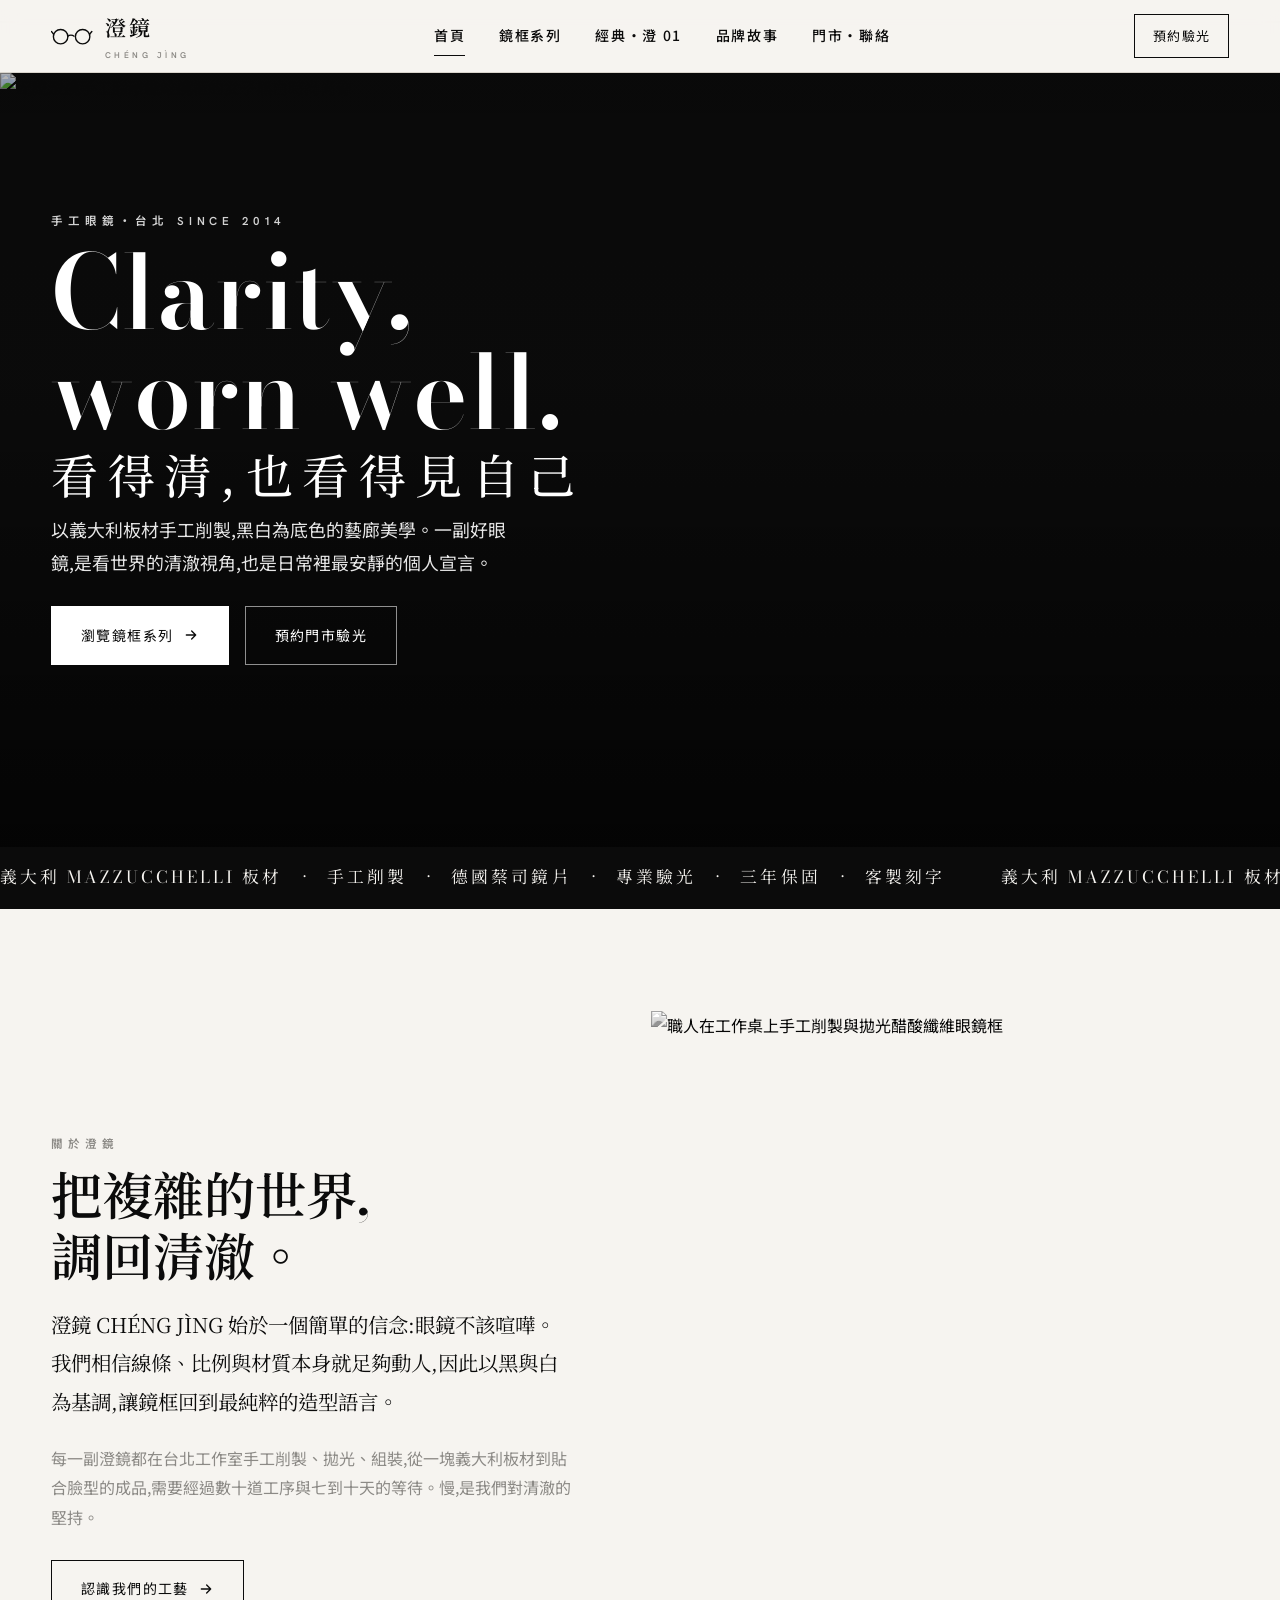
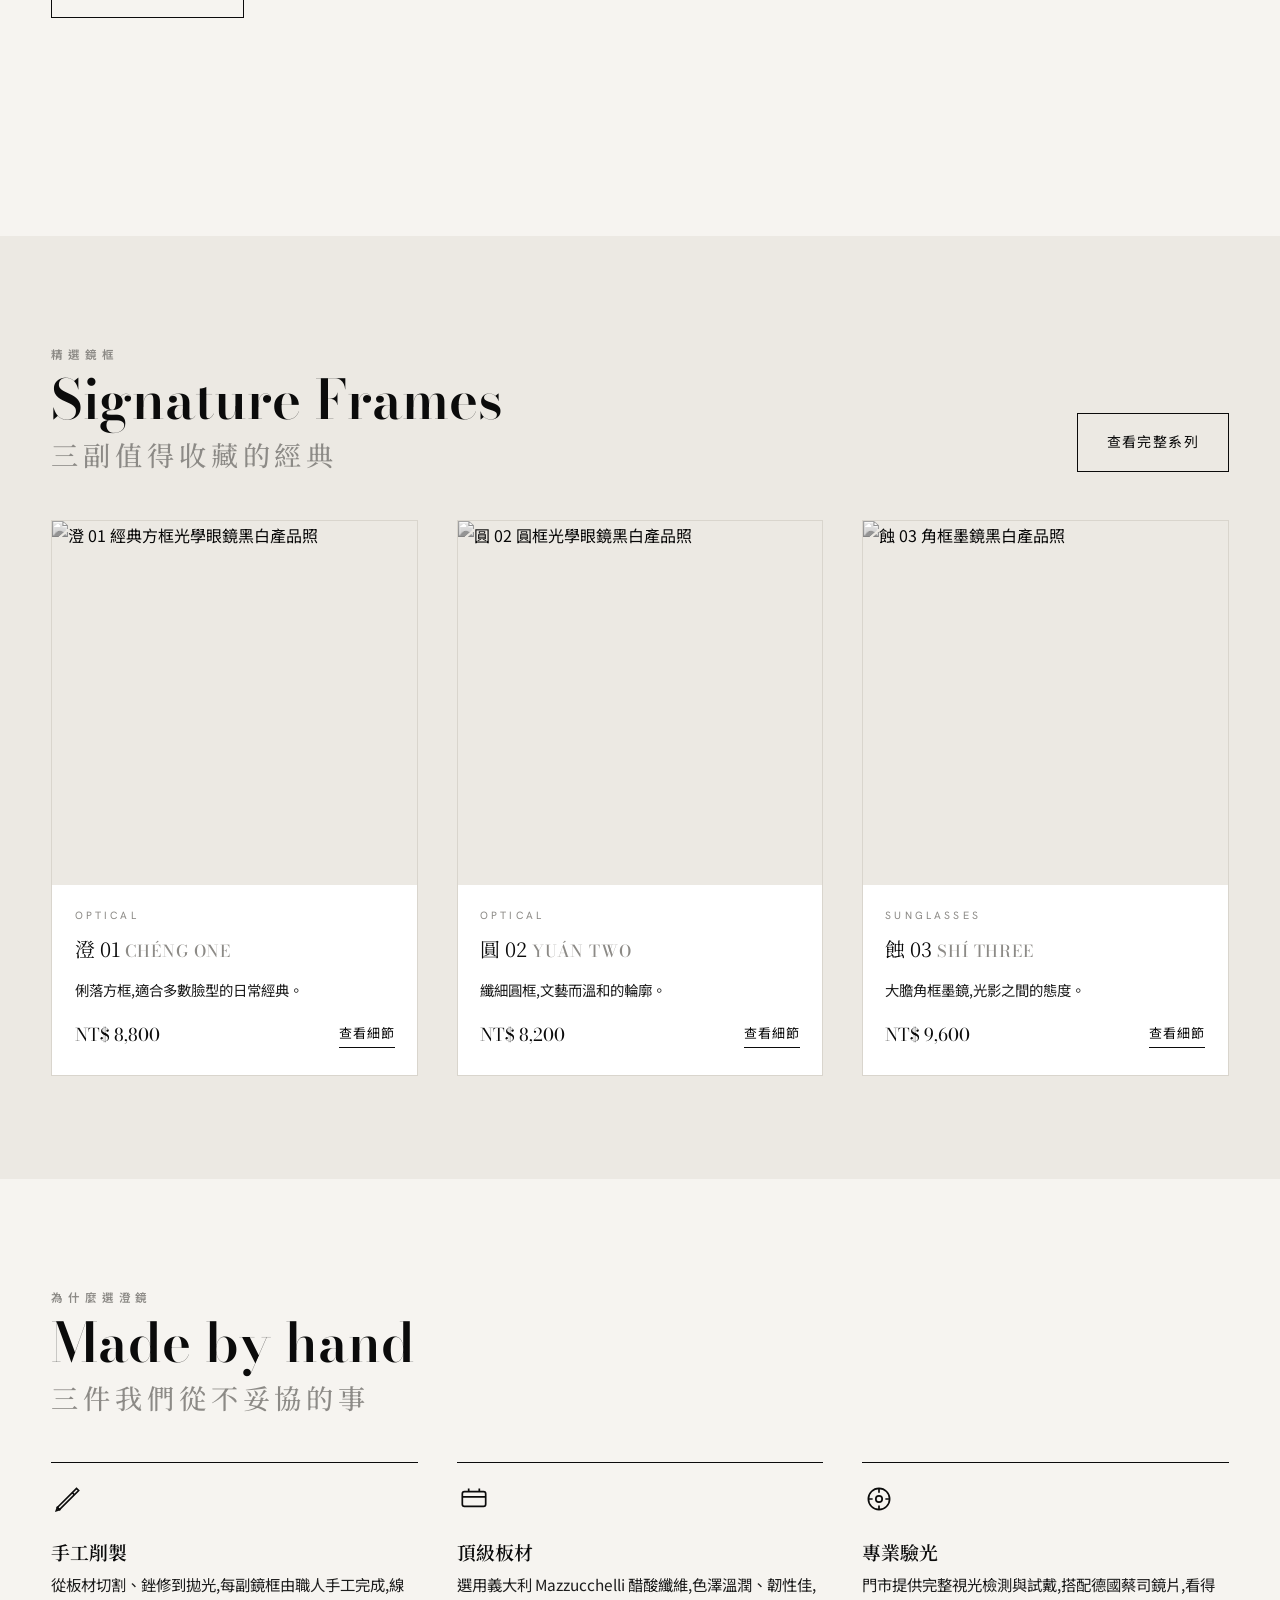
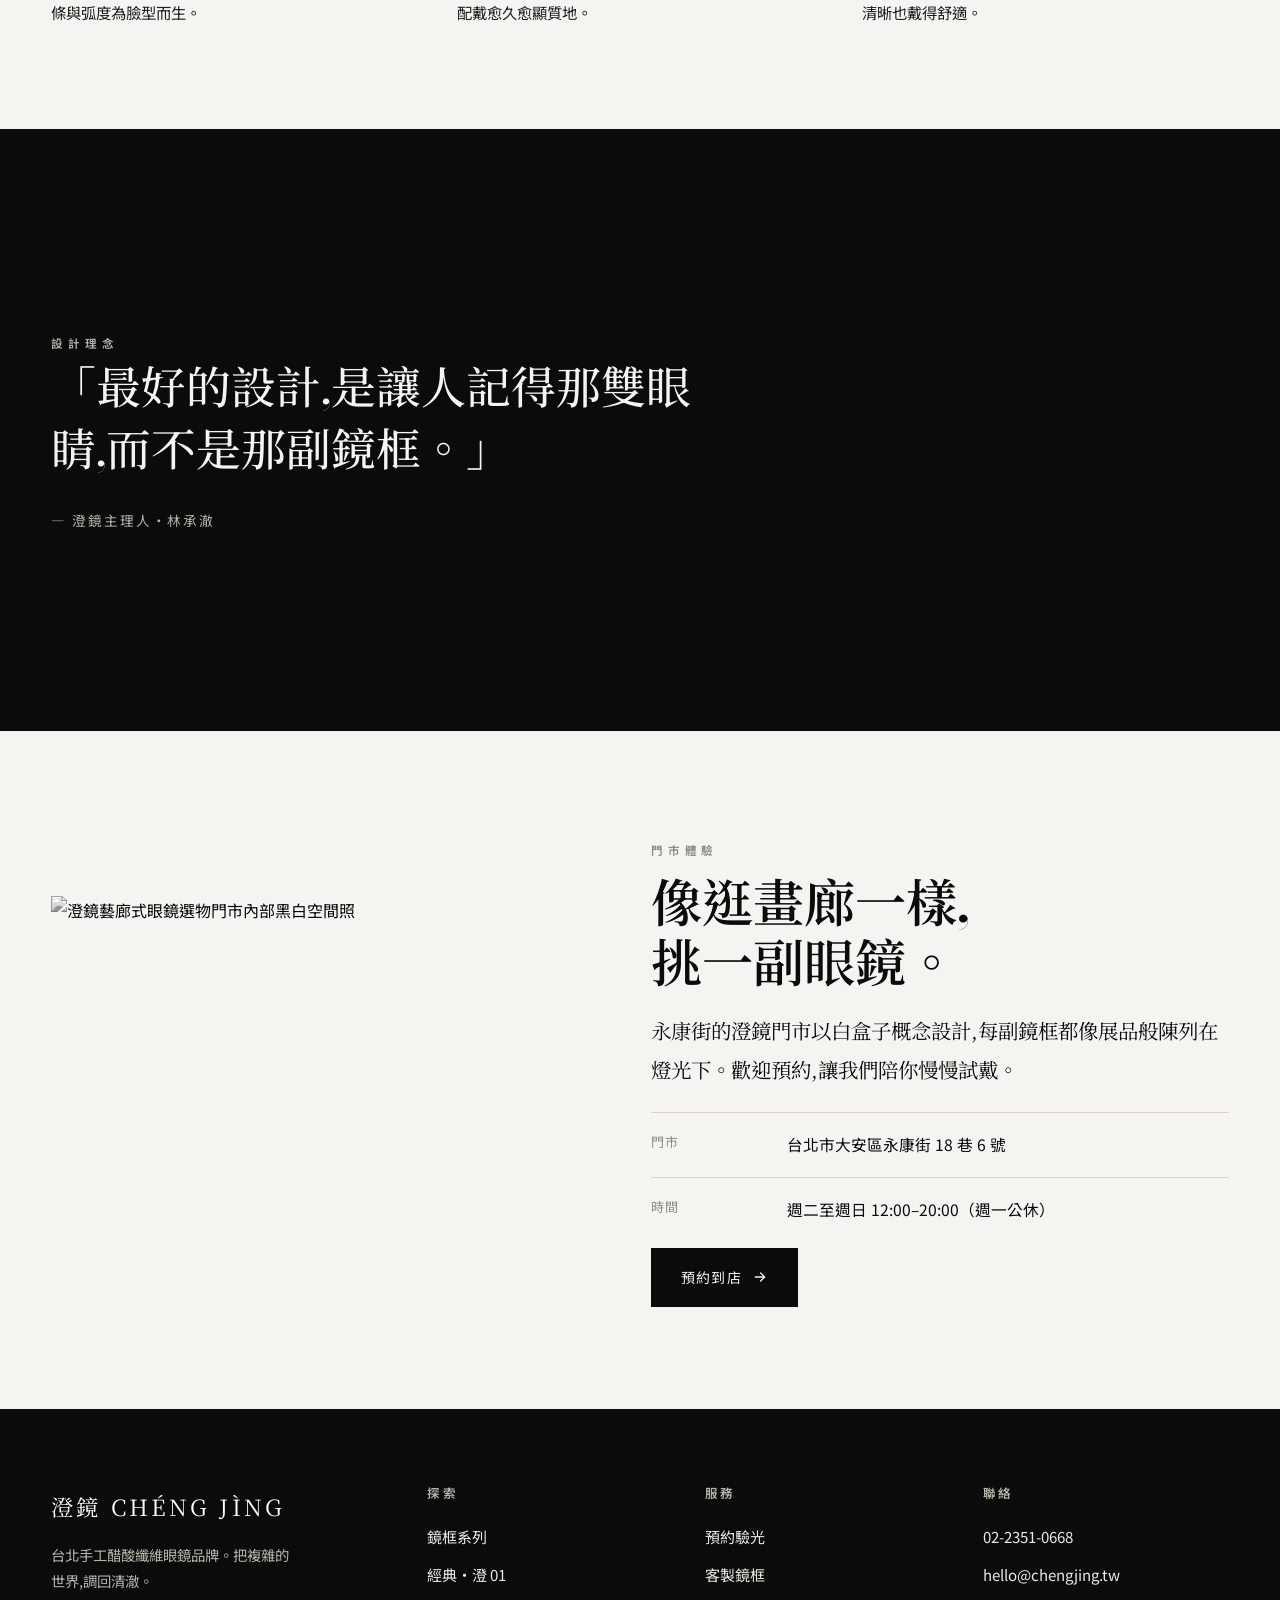
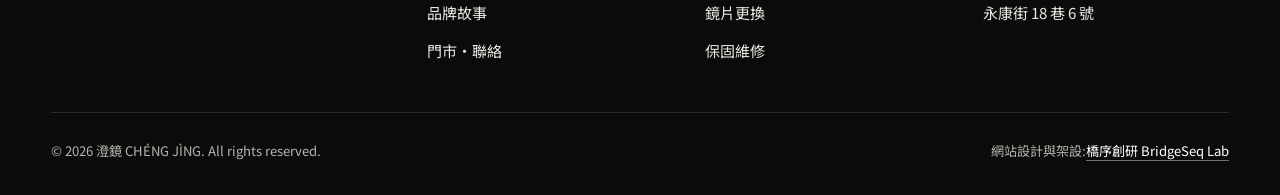
==== index.html @ d0672c7b "Build 澄鏡 CHÉNG JÌNG eyewear preview site (5 pages + 404, SEO, RWD)" ====
<!DOCTYPE html>
<html lang="zh-Hant">
<head>
<meta charset="UTF-8">
<meta name="viewport" content="width=device-width, initial-scale=1">
<title>澄鏡 CHÉNG JÌNG｜台北手工醋酸纖維眼鏡品牌</title>
<meta name="description" content="澄鏡 CHÉNG JÌNG 是台北的手工眼鏡品牌,以義大利板材手工削製鏡框,黑白藝廊美學選物。提供光學鏡框、墨鏡、客製驗光與鏡片更換服務,讓每一副眼鏡都是看世界的清澈視角。">
<meta name="keywords" content="手工眼鏡,醋酸纖維眼鏡,台北眼鏡,板材鏡框,光學眼鏡,墨鏡,客製眼鏡,驗光,澄鏡">
<link rel="canonical" href="https://izzo24.github.io/chengjing-eyewear/">
<meta property="og:type" content="website">
<meta property="og:locale" content="zh_TW">
<meta property="og:site_name" content="澄鏡 CHÉNG JÌNG">
<meta property="og:title" content="澄鏡 CHÉNG JÌNG｜台北手工醋酸纖維眼鏡品牌">
<meta property="og:description" content="義大利板材手工削製,黑白藝廊美學的台北手工眼鏡品牌。光學鏡框、墨鏡、客製驗光與鏡片更換。">
<meta property="og:url" content="https://izzo24.github.io/chengjing-eyewear/">
<meta property="og:image" content="https://izzo24.github.io/chengjing-eyewear/images/hero.webp">
<meta name="twitter:card" content="summary_large_image">
<link rel="icon" href="./favicon.svg" type="image/svg+xml">
<link rel="preconnect" href="https://fonts.googleapis.com">
<link rel="preconnect" href="https://fonts.gstatic.com" crossorigin>
<link href="https://fonts.googleapis.com/css2?family=Bodoni+Moda:opsz,wght@6..96,400;6..96,500;6..96,600&family=Hanken+Grotesk:wght@400;500;600&family=Noto+Sans+TC:wght@400;500;600&family=Noto+Serif+TC:wght@500;600&display=swap" rel="stylesheet">
<link rel="stylesheet" href="./assets/style.css">
<script type="application/ld+json">
{"@context":"https://schema.org","@graph":[
{"@type":"Organization","@id":"https://izzo24.github.io/chengjing-eyewear/#org","name":"澄鏡 CHÉNG JÌNG","url":"https://izzo24.github.io/chengjing-eyewear/","logo":"https://izzo24.github.io/chengjing-eyewear/favicon.svg","description":"台北手工醋酸纖維眼鏡品牌","sameAs":[]},
{"@type":"WebSite","@id":"https://izzo24.github.io/chengjing-eyewear/#web","url":"https://izzo24.github.io/chengjing-eyewear/","name":"澄鏡 CHÉNG JÌNG","inLanguage":"zh-Hant","publisher":{"@id":"https://izzo24.github.io/chengjing-eyewear/#org"}},
{"@type":"Store","name":"澄鏡 CHÉNG JÌNG","image":"https://izzo24.github.io/chengjing-eyewear/images/store.webp","url":"https://izzo24.github.io/chengjing-eyewear/","priceRange":"NT$3,200–NT$12,000","address":{"@type":"PostalAddress","streetAddress":"大安區永康街 18 巷 6 號","addressLocality":"台北市","addressCountry":"TW"},"telephone":"+886-2-2351-0668"}
]}
</script>
</head>
<body>
<header class="site-head">
  <div class="head-inner">
    <a class="brand" href="./index.html" aria-label="澄鏡 CHÉNG JÌNG 首頁">
      <svg width="44" height="20" viewBox="0 0 64 26" fill="none" aria-hidden="true">
        <circle cx="14" cy="14" r="10.5" stroke="currentColor" stroke-width="2"/>
        <circle cx="46" cy="14" r="10.5" stroke="currentColor" stroke-width="2"/>
        <path d="M24.5 13.2c2.2-2 6.8-2 9 0" stroke="currentColor" stroke-width="2" stroke-linecap="round"/>
        <path d="M3.6 10 .6 6.4M56.4 10l3-3.6" stroke="currentColor" stroke-width="2" stroke-linecap="round"/>
      </svg>
      <span class="word">澄鏡<small>CHÉNG JÌNG</small></span>
    </a>
    <nav class="nav" aria-label="主導覽">
      <a href="./index.html" aria-current="page">首頁</a>
      <a href="./collection.html">鏡框系列</a>
      <a href="./product.html">經典・澄 01</a>
      <a href="./about.html">品牌故事</a>
      <a href="./contact.html">門市・聯絡</a>
    </nav>
    <a class="head-cta" href="./contact.html">預約驗光</a>
    <button class="burger" aria-label="開啟選單" aria-expanded="false" aria-controls="mnav"><span></span></button>
  </div>
</header>
<nav class="mnav" id="mnav" aria-label="行動選單">
  <a href="./index.html">首頁</a>
  <a href="./collection.html">鏡框系列</a>
  <a href="./product.html">經典・澄 01</a>
  <a href="./about.html">品牌故事</a>
  <a href="./contact.html">門市・聯絡</a>
</nav>

<main>
  <!-- hero: full-bleed image with overlaid text -->
  <section class="hero" aria-label="品牌主視覺">
    <img src="./images/hero.webp" alt="配戴澄鏡手工醋酸纖維鏡框的女子黑白時尚肖像" fetchpriority="high" width="1376" height="768">
    <div class="hero-inner">
      <span class="eyebrow">手工眼鏡・台北 since 2014</span>
      <h1>Clarity,<br>worn well.<span class="tc">看得清,也看得見自己</span></h1>
      <p>以義大利板材手工削製,黑白為底色的藝廊美學。一副好眼鏡,是看世界的清澈視角,也是日常裡最安靜的個人宣言。</p>
      <div class="hero-actions">
        <a class="btn" href="./collection.html">瀏覽鏡框系列<svg class="ar" viewBox="0 0 24 24" fill="none" aria-hidden="true"><path d="M5 12h14M13 6l6 6-6 6" stroke="currentColor" stroke-width="2" stroke-linecap="round" stroke-linejoin="round"/></svg></a>
        <a class="btn-ghost btn" href="./contact.html">預約門市驗光</a>
      </div>
    </div>
  </section>

  <!-- marquee strip -->
  <div class="strip" aria-hidden="true">
    <div class="track">
      <span>義大利 MAZZUCCHELLI 板材<i>·</i>手工削製<i>·</i>德國蔡司鏡片<i>·</i>專業驗光<i>·</i>三年保固<i>·</i>客製刻字</span>
      <span>義大利 MAZZUCCHELLI 板材<i>·</i>手工削製<i>·</i>德國蔡司鏡片<i>·</i>專業驗光<i>·</i>三年保固<i>·</i>客製刻字</span>
    </div>
  </div>

  <!-- intro split -->
  <section>
    <div class="wrap split rev">
      <div>
        <span class="eyebrow">關於澄鏡</span>
        <h2 class="serif" style="font-size:clamp(2rem,5vw,3.2rem);margin:.6rem 0 1.1rem">把複雜的世界,<br>調回清澈。</h2>
        <p class="lead">澄鏡 CHÉNG JÌNG 始於一個簡單的信念:眼鏡不該喧嘩。我們相信線條、比例與材質本身就足夠動人,因此以黑與白為基調,讓鏡框回到最純粹的造型語言。</p>
        <p class="muted">每一副澄鏡都在台北工作室手工削製、拋光、組裝,從一塊義大利板材到貼合臉型的成品,需要經過數十道工序與七到十天的等待。慢,是我們對清澈的堅持。</p>
        <a class="btn-ghost btn" href="./about.html" style="margin-top:.6rem">認識我們的工藝<svg class="ar" viewBox="0 0 24 24" fill="none" aria-hidden="true"><path d="M5 12h14M13 6l6 6-6 6" stroke="currentColor" stroke-width="2" stroke-linecap="round" stroke-linejoin="round"/></svg></a>
      </div>
      <figure>
        <img src="./images/craft.webp" alt="職人在工作桌上手工削製與拋光醋酸纖維眼鏡框" loading="lazy" width="1200" height="896">
      </figure>
    </div>
  </section>

  <!-- featured products -->
  <section style="background:var(--paper-2)">
    <div class="wrap">
      <div class="sec-head rev">
        <div>
          <span class="eyebrow">精選鏡框</span>
          <h2 class="serif">Signature Frames<span class="tc">三副值得收藏的經典</span></h2>
        </div>
        <a class="btn-ghost btn" href="./collection.html">查看完整系列</a>
      </div>
      <div class="pgrid rev">
        <a class="card" href="./product.html" data-cat="optical">
          <div class="ph"><img src="./images/frame-flat.webp" alt="澄 01 經典方框光學眼鏡黑白產品照" loading="lazy" width="928" height="1152"></div>
          <div class="body">
            <span class="tag">Optical</span>
            <span class="nm">澄 01 <small>CHÉNG ONE</small></span>
            <span class="desc">俐落方框,適合多數臉型的日常經典。</span>
            <span class="price">NT$ 8,800<span class="go">查看細節</span></span>
          </div>
        </a>
        <a class="card" href="./collection.html" data-cat="optical">
          <div class="ph"><img src="./images/frame-round.webp" alt="圓 02 圓框光學眼鏡黑白產品照" loading="lazy" width="1024" height="1024"></div>
          <div class="body">
            <span class="tag">Optical</span>
            <span class="nm">圓 02 <small>YUÁN TWO</small></span>
            <span class="desc">纖細圓框,文藝而溫和的輪廓。</span>
            <span class="price">NT$ 8,200<span class="go">查看細節</span></span>
          </div>
        </a>
        <a class="card" href="./collection.html" data-cat="sun">
          <div class="ph"><img src="./images/frame-sun.webp" alt="蝕 03 角框墨鏡黑白產品照" loading="lazy" width="1024" height="1024"></div>
          <div class="body">
            <span class="tag">Sunglasses</span>
            <span class="nm">蝕 03 <small>SHÍ THREE</small></span>
            <span class="desc">大膽角框墨鏡,光影之間的態度。</span>
            <span class="price">NT$ 9,600<span class="go">查看細節</span></span>
          </div>
        </a>
      </div>
    </div>
  </section>

  <!-- features -->
  <section>
    <div class="wrap">
      <div class="sec-head rev"><div><span class="eyebrow">為什麼選澄鏡</span><h2 class="serif">Made by hand<span class="tc">三件我們從不妥協的事</span></h2></div></div>
      <div class="feat rev">
        <div class="item">
          <svg class="ic" viewBox="0 0 32 32" fill="none" stroke="currentColor" stroke-width="1.6" aria-hidden="true"><path d="M6 24 24 6l2 2L8 26z"/><path d="M5 27l3-1-2-2z"/><path d="M20 10l2 2"/></svg>
          <h3>手工削製</h3>
          <p>從板材切割、銼修到拋光,每副鏡框由職人手工完成,線條與弧度為臉型而生。</p>
        </div>
        <div class="item">
          <svg class="ic" viewBox="0 0 32 32" fill="none" stroke="currentColor" stroke-width="1.6" aria-hidden="true"><rect x="5" y="9" width="22" height="14" rx="2"/><path d="M5 14h22M11 9V6m10 3V6"/></svg>
          <h3>頂級板材</h3>
          <p>選用義大利 Mazzucchelli 醋酸纖維,色澤溫潤、韌性佳,配戴愈久愈顯質地。</p>
        </div>
        <div class="item">
          <svg class="ic" viewBox="0 0 32 32" fill="none" stroke="currentColor" stroke-width="1.6" aria-hidden="true"><circle cx="16" cy="16" r="10"/><path d="M16 6v4m0 12v4m10-10h-4M10 16H6"/><circle cx="16" cy="16" r="3"/></svg>
          <h3>專業驗光</h3>
          <p>門市提供完整視光檢測與試戴,搭配德國蔡司鏡片,看得清晰也戴得舒適。</p>
        </div>
      </div>
    </div>
  </section>

  <!-- editorial band -->
  <section class="band">
    <div class="wrap">
      <span class="eyebrow" style="color:var(--grey-2)">設計理念</span>
      <blockquote class="serif">「最好的設計,是讓人記得那雙眼睛,而不是那副鏡框。」</blockquote>
      <cite>— 澄鏡主理人・林承澈</cite>
    </div>
  </section>

  <!-- gallery split rev -->
  <section>
    <div class="wrap split rev rev2">
      <figure>
        <img src="./images/store.webp" alt="澄鏡藝廊式眼鏡選物門市內部黑白空間照" loading="lazy" width="1264" height="848" style="aspect-ratio:3/2">
      </figure>
      <div>
        <span class="eyebrow">門市體驗</span>
        <h2 class="serif" style="font-size:clamp(2rem,5vw,3.2rem);margin:.6rem 0 1.1rem">像逛畫廊一樣,<br>挑一副眼鏡。</h2>
        <p class="lead">永康街的澄鏡門市以白盒子概念設計,每副鏡框都像展品般陳列在燈光下。歡迎預約,讓我們陪你慢慢試戴。</p>
        <ul class="info-list" style="margin-top:1rem">
          <li><span class="k">門市</span><span class="v">台北市大安區永康街 18 巷 6 號</span></li>
          <li><span class="k">時間</span><span class="v">週二至週日 12:00–20:00（週一公休）</span></li>
        </ul>
        <a class="btn" href="./contact.html" style="margin-top:.4rem">預約到店<svg class="ar" viewBox="0 0 24 24" fill="none" aria-hidden="true"><path d="M5 12h14M13 6l6 6-6 6" stroke="currentColor" stroke-width="2" stroke-linecap="round" stroke-linejoin="round"/></svg></a>
      </div>
    </div>
  </section>
</main>

<footer class="site-foot">
  <div class="wrap">
    <div class="foot-top">
      <div class="foot-brand">
        <span class="word">澄鏡 CHÉNG JÌNG</span>
        <p>台北手工醋酸纖維眼鏡品牌。把複雜的世界,調回清澈。</p>
      </div>
      <div><h4>探索</h4>
        <a href="./collection.html">鏡框系列</a>
        <a href="./product.html">經典・澄 01</a>
        <a href="./about.html">品牌故事</a>
        <a href="./contact.html">門市・聯絡</a>
      </div>
      <div><h4>服務</h4>
        <a href="./contact.html">預約驗光</a>
        <a href="./about.html">客製鏡框</a>
        <a href="./contact.html">鏡片更換</a>
        <a href="./contact.html">保固維修</a>
      </div>
      <div><h4>聯絡</h4>
        <a href="tel:+886223510668">02-2351-0668</a>
        <a href="mailto:hello@chengjing.tw">hello@chengjing.tw</a>
        <a href="./contact.html">永康街 18 巷 6 號</a>
      </div>
    </div>
    <div class="foot-bottom">
      <span>© <span id="yr">2026</span> 澄鏡 CHÉNG JÌNG. All rights reserved.</span>
      <span>網站設計與架設:<a href="https://bridgeseqlab.com" target="_blank" rel="noopener">橋序創研 BridgeSeq Lab</a></span>
    </div>
  </div>
</footer>

<button id="toTop" aria-label="回到頂端"><svg viewBox="0 0 24 24" fill="none" aria-hidden="true"><path d="M12 19V5M5 12l7-7 7 7" stroke="currentColor" stroke-width="2" stroke-linecap="round" stroke-linejoin="round"/></svg></button>
<script src="./assets/main.js"></script>
</body>
</html>
---- assets/style.css ----
/* 澄鏡 CHÉNG JÌNG — 高對比黑白藝廊編輯風格 monochrome gallery editorial */
:root{
  --ink:#0b0b0b;
  --ink-soft:#1c1c1c;
  --paper:#f6f4f0;
  --paper-2:#ece9e3;
  --white:#ffffff;
  --grey:#8c8a86;
  --grey-2:#b7b3ab;
  --line:#d9d5cd;
  --line-strong:#0b0b0b;
  --maxw:1280px;
  --gut:clamp(1.1rem,4vw,3.5rem);
  --serif:"Bodoni Moda","Noto Serif TC",Georgia,serif;
  --serif-tc:"Noto Serif TC",serif;
  --sans:"Hanken Grotesk","Noto Sans TC",system-ui,sans-serif;
  --sans-tc:"Noto Sans TC",system-ui,sans-serif;
  --ease:cubic-bezier(.22,.61,.36,1);
}
*{box-sizing:border-box}
html{scroll-behavior:smooth}
body{
  margin:0;background:var(--paper);color:var(--ink);
  font-family:var(--sans-tc);font-size:16px;line-height:1.85;
  -webkit-font-smoothing:antialiased;overflow-x:hidden;
}
img{max-width:100%;height:auto;display:block}
a{color:inherit;text-decoration:none}
h1,h2,h3,h4{margin:0;font-weight:600;line-height:1.18;text-wrap:balance}
p{margin:0 0 1.1em;text-wrap:pretty}
.wrap{max-width:var(--maxw);margin:0 auto;padding:0 var(--gut)}
.serif{font-family:var(--serif)}
.tc-serif{font-family:var(--serif-tc)}
.eyebrow{font-family:var(--sans);font-size:.72rem;letter-spacing:.42em;text-transform:uppercase;color:var(--grey);font-weight:600}
.center{text-align:center}
.sr-only{position:absolute;width:1px;height:1px;padding:0;margin:-1px;overflow:hidden;clip:rect(0,0,0,0);white-space:nowrap;border:0}

/* ---------- header ---------- */
.site-head{position:sticky;top:0;z-index:60;background:rgba(246,244,240,.86);backdrop-filter:saturate(140%) blur(10px);border-bottom:1px solid var(--line)}
.head-inner{max-width:var(--maxw);margin:0 auto;padding:0 var(--gut);display:flex;align-items:center;justify-content:space-between;height:72px;gap:1rem}
.brand{display:flex;align-items:center;gap:.6rem}
.brand svg{display:block}
.brand .word{font-family:var(--serif-tc);font-weight:600;font-size:1.32rem;letter-spacing:.16em}
.brand .word small{display:block;font-family:var(--sans);font-size:.52rem;letter-spacing:.42em;color:var(--grey);font-weight:600;margin-top:1px}
.nav{display:flex;align-items:center;gap:2.1rem}
.nav a{font-family:var(--sans-tc);font-size:14px;letter-spacing:.12em;color:var(--ink);position:relative;padding:.3rem 0;font-weight:500}
.nav a::after{content:"";position:absolute;left:0;bottom:-2px;width:0;height:1px;background:var(--ink);transition:width .35s var(--ease)}
.nav a:hover::after,.nav a[aria-current="page"]::after{width:100%}
.nav a[aria-current="page"]{color:var(--ink)}
.head-cta{font-family:var(--sans-tc);font-size:13px;letter-spacing:.1em;border:1px solid var(--ink);padding:.55rem 1.1rem;transition:.3s var(--ease)}
.head-cta:hover{background:var(--ink);color:var(--paper)}
.burger{display:none;background:none;border:0;width:42px;height:42px;cursor:pointer;align-items:center;justify-content:center}
.burger span{display:block;width:23px;height:1.6px;background:var(--ink);position:relative;transition:.3s var(--ease)}
.burger span::before,.burger span::after{content:"";position:absolute;left:0;width:23px;height:1.6px;background:var(--ink);transition:.3s var(--ease)}
.burger span::before{top:-7px}.burger span::after{top:7px}
.burger[aria-expanded="true"] span{background:transparent}
.burger[aria-expanded="true"] span::before{top:0;transform:rotate(45deg)}
.burger[aria-expanded="true"] span::after{top:0;transform:rotate(-45deg)}

/* mobile drawer */
.mnav{position:fixed;inset:72px 0 auto 0;background:var(--paper);border-bottom:1px solid var(--line);transform:translateY(-115%);transition:transform .42s var(--ease);z-index:55;max-height:calc(100vh - 72px);overflow:auto}
.mnav.open{transform:translateY(0)}
.mnav a{display:block;padding:1.05rem var(--gut);font-size:1.05rem;letter-spacing:.08em;border-top:1px solid var(--line);font-family:var(--serif-tc)}
.mnav a:first-child{border-top:0}

/* ---------- buttons ---------- */
.btn{display:inline-flex;align-items:center;gap:.6rem;font-family:var(--sans-tc);font-size:14px;letter-spacing:.1em;padding:.95rem 1.8rem;border:1px solid var(--ink);background:var(--ink);color:var(--paper);cursor:pointer;transition:.32s var(--ease)}
.btn:hover{background:transparent;color:var(--ink)}
.btn .ar{width:16px;height:16px;transition:transform .32s var(--ease)}
.btn:hover .ar{transform:translateX(4px)}
.btn-ghost{background:transparent;color:var(--ink)}
.btn-ghost:hover{background:var(--ink);color:var(--paper)}

/* ---------- hero ---------- */
.hero{position:relative;min-height:clamp(560px,86vh,820px);display:flex;align-items:flex-end;background:var(--ink)}
.hero img{position:absolute;inset:0;width:100%;height:100%;object-fit:cover;opacity:.82}
.hero::after{content:"";position:absolute;inset:0;background:linear-gradient(180deg,rgba(0,0,0,.15) 0%,rgba(0,0,0,.05) 40%,rgba(0,0,0,.62) 100%)}
.hero-inner{position:relative;z-index:2;max-width:var(--maxw);margin:0 auto;width:100%;padding:0 var(--gut) clamp(2.6rem,7vw,5rem);color:var(--white)}
.hero .eyebrow{color:rgba(255,255,255,.82)}
.hero h1{font-family:var(--serif);font-size:clamp(2.6rem,8.5vw,6.4rem);font-weight:600;letter-spacing:.01em;margin:.5rem 0 .2rem;line-height:.98}
.hero h1 .tc{font-family:var(--serif-tc);display:block;font-size:.46em;letter-spacing:.2em;margin-top:.5rem;font-weight:500}
.hero p{max-width:46ch;color:rgba(255,255,255,.9);font-size:clamp(1rem,1.5vw,1.12rem);margin-top:1rem}
.hero .hero-actions{display:flex;gap:1rem;flex-wrap:wrap;margin-top:1.7rem}
.hero .btn{border-color:var(--white);background:var(--white);color:var(--ink)}
.hero .btn:hover{background:transparent;color:var(--white)}
.hero .btn-ghost{background:transparent;color:var(--white);border-color:rgba(255,255,255,.55)}
.hero .btn-ghost:hover{background:var(--white);color:var(--ink)}

/* ---------- sections ---------- */
section{padding:clamp(3.4rem,8vw,7rem) 0}
.sec-head{display:flex;align-items:flex-end;justify-content:space-between;gap:1.5rem;flex-wrap:wrap;margin-bottom:clamp(1.8rem,4vw,3rem)}
.sec-head h2,.sec-head h1{font-family:var(--serif);font-size:clamp(2rem,5vw,3.4rem);font-weight:600}
.sec-head h2 .tc,.sec-head h1 .tc{font-family:var(--serif-tc);font-size:.5em;display:block;letter-spacing:.18em;color:var(--grey);font-weight:500;margin-top:.45rem}
.lead{font-size:clamp(1.05rem,2vw,1.28rem);line-height:1.9;max-width:60ch;font-family:var(--serif-tc)}
.rule{height:1px;background:var(--line);border:0;margin:0}
.muted{color:var(--grey)}

/* intro split */
.split{display:grid;grid-template-columns:1.05fr .95fr;gap:clamp(2rem,6vw,5rem);align-items:center}
.split.rev{grid-template-columns:.95fr 1.05fr}
.split figure{margin:0;position:relative;overflow:hidden}
.split figure img{width:100%;aspect-ratio:4/5;object-fit:cover;filter:grayscale(100%) contrast(1.04)}
.split .num{font-family:var(--serif);font-size:1rem;color:var(--grey);letter-spacing:.2em}

/* feature grid */
.feat{display:grid;grid-template-columns:repeat(3,1fr);gap:clamp(1.4rem,3vw,2.6rem)}
.feat .item{border-top:1px solid var(--line-strong);padding-top:1.2rem}
.feat .item .ic{width:34px;height:34px;margin-bottom:1rem}
.feat .item h3{font-family:var(--serif-tc);font-size:1.18rem;margin-bottom:.4rem}
.feat .item p{font-size:.96rem;color:var(--ink-soft);margin:0}

/* product grid */
.pgrid{display:grid;grid-template-columns:repeat(3,1fr);gap:clamp(1.4rem,3vw,2.4rem)}
.card{background:var(--white);border:1px solid var(--line);overflow:hidden;display:flex;flex-direction:column;transition:.4s var(--ease)}
.card:hover{transform:translateY(-5px);box-shadow:0 22px 50px -28px rgba(0,0,0,.5)}
.card .ph{aspect-ratio:1/1;overflow:hidden;background:var(--paper-2)}
.card .ph img{width:100%;height:100%;object-fit:cover;filter:grayscale(100%) contrast(1.03);transition:transform .7s var(--ease)}
.card:hover .ph img{transform:scale(1.05)}
.card .body{padding:1.3rem 1.4rem 1.5rem;display:flex;flex-direction:column;gap:.35rem;flex:1}
.card .tag{font-family:var(--sans);font-size:.66rem;letter-spacing:.3em;text-transform:uppercase;color:var(--grey)}
.card .nm{font-family:var(--serif-tc);font-size:1.24rem}
.card .nm small{font-family:var(--serif);color:var(--grey);font-weight:500;letter-spacing:.05em}
.card .desc{font-size:.9rem;color:var(--ink-soft);margin:.2rem 0 .6rem}
.card .price{font-family:var(--serif);font-size:1.1rem;margin-top:auto;display:flex;align-items:center;justify-content:space-between}
.card .price .go{font-family:var(--sans-tc);font-size:13px;letter-spacing:.08em;border-bottom:1px solid var(--ink);padding-bottom:2px}

/* filter chips */
.filters{display:flex;gap:.6rem;flex-wrap:wrap;margin-bottom:2rem}
.chip{font-family:var(--sans-tc);font-size:13px;letter-spacing:.08em;padding:.5rem 1.15rem;border:1px solid var(--line-strong);background:transparent;color:var(--ink);cursor:pointer;transition:.25s var(--ease)}
.chip[aria-pressed="true"],.chip:hover{background:var(--ink);color:var(--paper)}

/* marquee strip */
.strip{background:var(--ink);color:var(--paper);overflow:hidden;padding:.9rem 0;border-top:1px solid var(--ink);border-bottom:1px solid var(--ink)}
.strip .track{display:flex;gap:3.5rem;white-space:nowrap;width:max-content;animation:scroll 28s linear infinite;font-family:var(--serif);letter-spacing:.18em;font-size:1.05rem}
.strip .track span{display:inline-flex;align-items:center;gap:1.2rem}
@keyframes scroll{to{transform:translateX(-50%)}}
@media(prefers-reduced-motion:reduce){.strip .track{animation:none}}

/* quote band */
.band{background:var(--ink);color:var(--paper)}
.band .wrap{padding:clamp(3.4rem,8vw,6rem) var(--gut)}
.band blockquote{margin:0;font-family:var(--serif);font-size:clamp(1.5rem,4vw,2.8rem);line-height:1.4;max-width:24ch;font-weight:500}
.band cite{display:block;margin-top:1.6rem;font-family:var(--sans-tc);font-style:normal;font-size:.85rem;letter-spacing:.14em;color:var(--grey-2)}

/* ---------- product detail ---------- */
.crumb{font-family:var(--sans-tc);font-size:12.5px;letter-spacing:.06em;color:var(--grey);padding:1.4rem 0 0}
.crumb a:hover{color:var(--ink)}
.pdp{display:grid;grid-template-columns:1.05fr .95fr;gap:clamp(2rem,5vw,4.5rem);padding-top:1.6rem}
.gallery .main{aspect-ratio:1/1;background:var(--white);border:1px solid var(--line);overflow:hidden}
.gallery .main img{width:100%;height:100%;object-fit:cover;filter:grayscale(100%) contrast(1.03)}
.thumbs{display:flex;gap:.7rem;margin-top:.7rem}
.thumbs button{width:84px;height:84px;border:1px solid var(--line);background:var(--white);padding:0;cursor:pointer;overflow:hidden;transition:.25s var(--ease)}
.thumbs button[aria-current="true"]{border-color:var(--ink)}
.thumbs img{width:100%;height:100%;object-fit:cover;filter:grayscale(100%)}
.pinfo .tag{font-family:var(--sans);font-size:.7rem;letter-spacing:.3em;text-transform:uppercase;color:var(--grey)}
.pinfo h1{font-family:var(--serif);font-size:clamp(2rem,5vw,3.2rem);margin:.5rem 0 .2rem}
.pinfo h1 .tc{font-family:var(--serif-tc);display:block;font-size:.42em;letter-spacing:.16em;color:var(--ink-soft);font-weight:500;margin-top:.5rem}
.pinfo .pp{font-family:var(--serif);font-size:1.6rem;margin:1rem 0}
.opt{margin:1.4rem 0}
.opt h4{font-family:var(--sans-tc);font-size:13px;letter-spacing:.12em;color:var(--grey);margin-bottom:.7rem;font-weight:600}
.swatches{display:flex;gap:.6rem;flex-wrap:wrap}
.swatch{cursor:pointer;border:1px solid var(--line);padding:.55rem .95rem;font-family:var(--sans-tc);font-size:13px;background:var(--white);transition:.25s var(--ease)}
.swatch[aria-pressed="true"]{border-color:var(--ink);background:var(--ink);color:var(--paper)}
.dot{display:inline-block;width:13px;height:13px;border-radius:50%;margin-right:.5rem;vertical-align:-1px;border:1px solid rgba(0,0,0,.18)}

/* accordion */
.acc{border-top:1px solid var(--line-strong);margin-top:2rem}
.acc .a-item{border-bottom:1px solid var(--line)}
.acc button.a-h{width:100%;background:none;border:0;text-align:left;padding:1.15rem 0;font-family:var(--serif-tc);font-size:1.06rem;cursor:pointer;display:flex;justify-content:space-between;align-items:center;color:var(--ink)}
.acc .a-h .pm{width:18px;height:18px;flex:none;position:relative}
.acc .a-h .pm::before,.acc .a-h .pm::after{content:"";position:absolute;background:var(--ink);transition:.3s var(--ease)}
.acc .a-h .pm::before{left:0;top:8px;width:18px;height:1.5px}
.acc .a-h .pm::after{left:8px;top:0;width:1.5px;height:18px}
.acc .a-h[aria-expanded="true"] .pm::after{transform:rotate(90deg);opacity:0}
.acc .a-b{max-height:0;overflow:hidden;transition:max-height .4s var(--ease)}
.acc .a-b p{padding:0 0 1.2rem;margin:0;color:var(--ink-soft);font-size:.96rem}

/* ---------- about timeline / process ---------- */
.steps{display:grid;grid-template-columns:repeat(4,1fr);gap:clamp(1.2rem,3vw,2.4rem);counter-reset:s}
.steps .s{border-top:1px solid var(--line-strong);padding-top:1.1rem}
.steps .s::before{counter-increment:s;content:"0" counter(s);font-family:var(--serif);font-size:1.5rem;color:var(--grey);display:block;margin-bottom:.6rem}
.steps .s h3{font-family:var(--serif-tc);font-size:1.12rem;margin-bottom:.4rem}
.steps .s p{font-size:.92rem;color:var(--ink-soft);margin:0}
.editorial{display:grid;grid-template-columns:1fr 1fr;gap:clamp(1.4rem,4vw,3rem);align-items:center}
.editorial figure{margin:0}
.editorial img{filter:grayscale(100%) contrast(1.04);width:100%;aspect-ratio:4/3;object-fit:cover}
.statbar{display:grid;grid-template-columns:repeat(3,1fr);gap:1.5rem;border-top:1px solid var(--line-strong);border-bottom:1px solid var(--line-strong);padding:2rem 0}
.statbar .st .n{font-family:var(--serif);font-size:clamp(2rem,5vw,3rem)}
.statbar .st .l{font-family:var(--sans-tc);font-size:.85rem;color:var(--grey);letter-spacing:.08em}

/* ---------- contact ---------- */
.contact-grid{display:grid;grid-template-columns:1fr 1fr;gap:clamp(2rem,5vw,4rem)}
.info-list{list-style:none;padding:0;margin:0}
.info-list li{border-top:1px solid var(--line);padding:1.1rem 0;display:grid;grid-template-columns:120px 1fr;gap:1rem;align-items:start}
.info-list li .k{font-family:var(--sans-tc);font-size:13px;letter-spacing:.1em;color:var(--grey)}
.info-list li .v{font-size:.98rem}
form .fld{margin-bottom:1.2rem}
form label{display:block;font-family:var(--sans-tc);font-size:13px;letter-spacing:.08em;color:var(--grey);margin-bottom:.45rem}
form input,form select,form textarea{width:100%;background:var(--white);border:1px solid var(--line);padding:.85rem .95rem;font-family:var(--sans-tc);font-size:15px;color:var(--ink);transition:.25s var(--ease)}
form input:focus,form select:focus,form textarea:focus{outline:none;border-color:var(--ink)}
.map{border:1px solid var(--line);background:var(--white);aspect-ratio:4/3;width:100%}
.toast{position:fixed;left:50%;bottom:32px;transform:translate(-50%,140%);background:var(--ink);color:var(--paper);padding:.95rem 1.6rem;font-family:var(--sans-tc);font-size:14px;letter-spacing:.05em;z-index:90;transition:transform .45s var(--ease);box-shadow:0 16px 40px -18px rgba(0,0,0,.6)}
.toast.show{transform:translate(-50%,0)}

/* ---------- footer ---------- */
.site-foot{background:var(--ink);color:var(--paper-2);padding:clamp(3rem,6vw,5rem) 0 2rem}
.foot-top{display:grid;grid-template-columns:1.4fr 1fr 1fr 1fr;gap:2rem}
.foot-top h4{font-family:var(--sans-tc);font-size:12.5px;letter-spacing:.18em;color:var(--grey-2);margin-bottom:1.1rem;font-weight:600;text-transform:uppercase}
.foot-top a{display:block;color:var(--paper-2);font-size:.94rem;padding:.32rem 0;transition:color .25s}
.foot-top a:hover{color:var(--white)}
.foot-brand .word{font-family:var(--serif-tc);font-size:1.4rem;letter-spacing:.14em;color:var(--white)}
.foot-brand p{color:var(--grey-2);font-size:.9rem;margin-top:.9rem;max-width:30ch}
.foot-bottom{border-top:1px solid rgba(255,255,255,.13);margin-top:2.6rem;padding-top:1.6rem;display:flex;justify-content:space-between;gap:1rem;flex-wrap:wrap;font-size:.82rem;color:var(--grey-2)}
.foot-bottom a{color:var(--white);border-bottom:1px solid rgba(255,255,255,.4);transition:.25s}
.foot-bottom a:hover{border-color:var(--white)}

/* ---------- back to top ---------- */
#toTop{position:fixed;right:clamp(1rem,3vw,2rem);bottom:clamp(1rem,3vw,2rem);width:50px;height:50px;background:var(--ink);color:var(--paper);border:1px solid var(--ink);cursor:pointer;display:flex;align-items:center;justify-content:center;opacity:0;visibility:hidden;transform:translateY(14px);transition:.4s var(--ease);z-index:70}
#toTop.show{opacity:1;visibility:visible;transform:translateY(0)}
#toTop:hover{background:var(--paper);color:var(--ink)}
#toTop svg{width:18px;height:18px}

/* reveal */
.rev{opacity:0;transform:translateY(22px);transition:opacity .8s var(--ease),transform .8s var(--ease)}
.rev.in{opacity:1;transform:none}
@media(prefers-reduced-motion:reduce){.rev{opacity:1;transform:none}}

/* ---------- responsive ---------- */
@media(max-width:980px){
  .split,.split.rev,.pdp,.editorial,.contact-grid{grid-template-columns:1fr}
  .split.rev figure{order:-1}
  .feat,.pgrid{grid-template-columns:repeat(2,1fr)}
  .steps{grid-template-columns:repeat(2,1fr)}
  .foot-top{grid-template-columns:1fr 1fr}
}
@media(max-width:760px){
  .nav,.head-cta{display:none}
  .burger{display:flex}
  .hero{min-height:78vh}
  .feat,.pgrid,.statbar{grid-template-columns:1fr}
  .statbar{gap:1.6rem}
  .info-list li{grid-template-columns:90px 1fr}
  .foot-top{grid-template-columns:1fr}
  .thumbs button{width:64px;height:64px}
}
@media(max-width:760px){
  .nav a{font-size:11px}
}
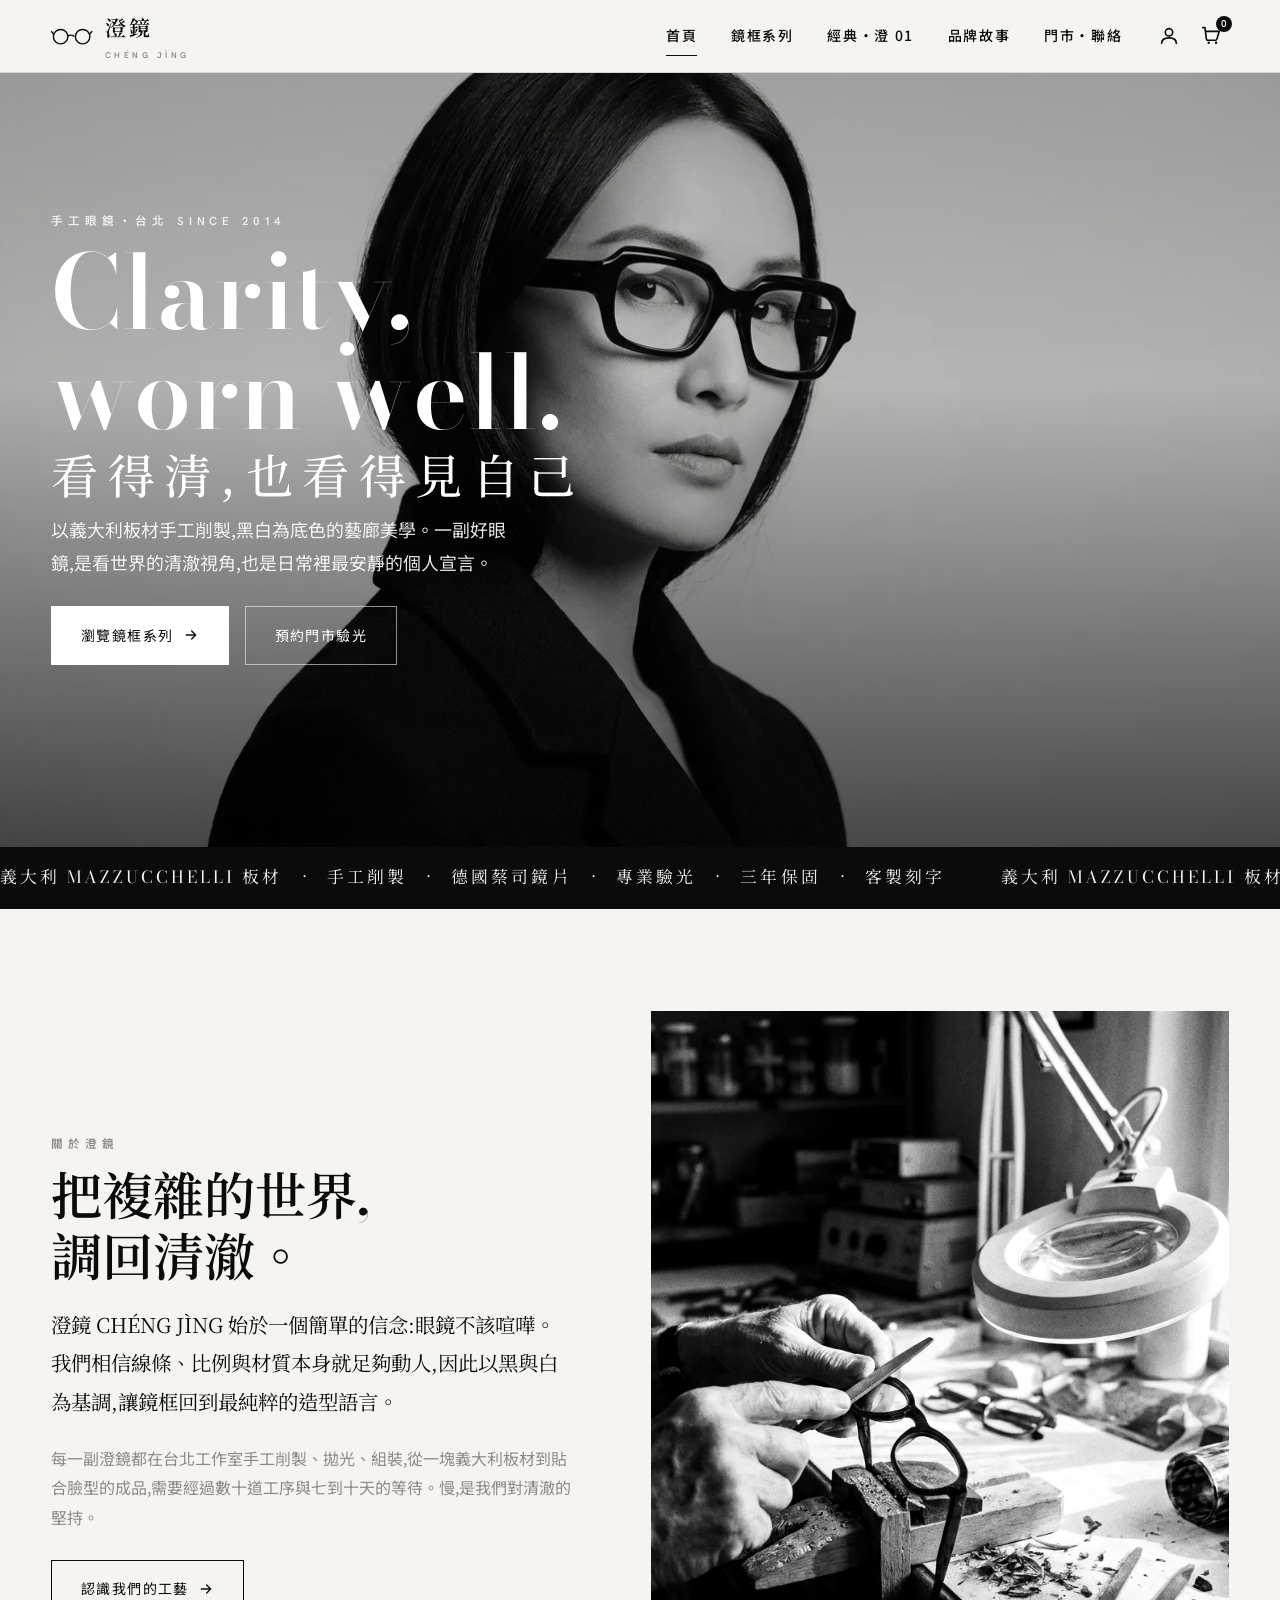
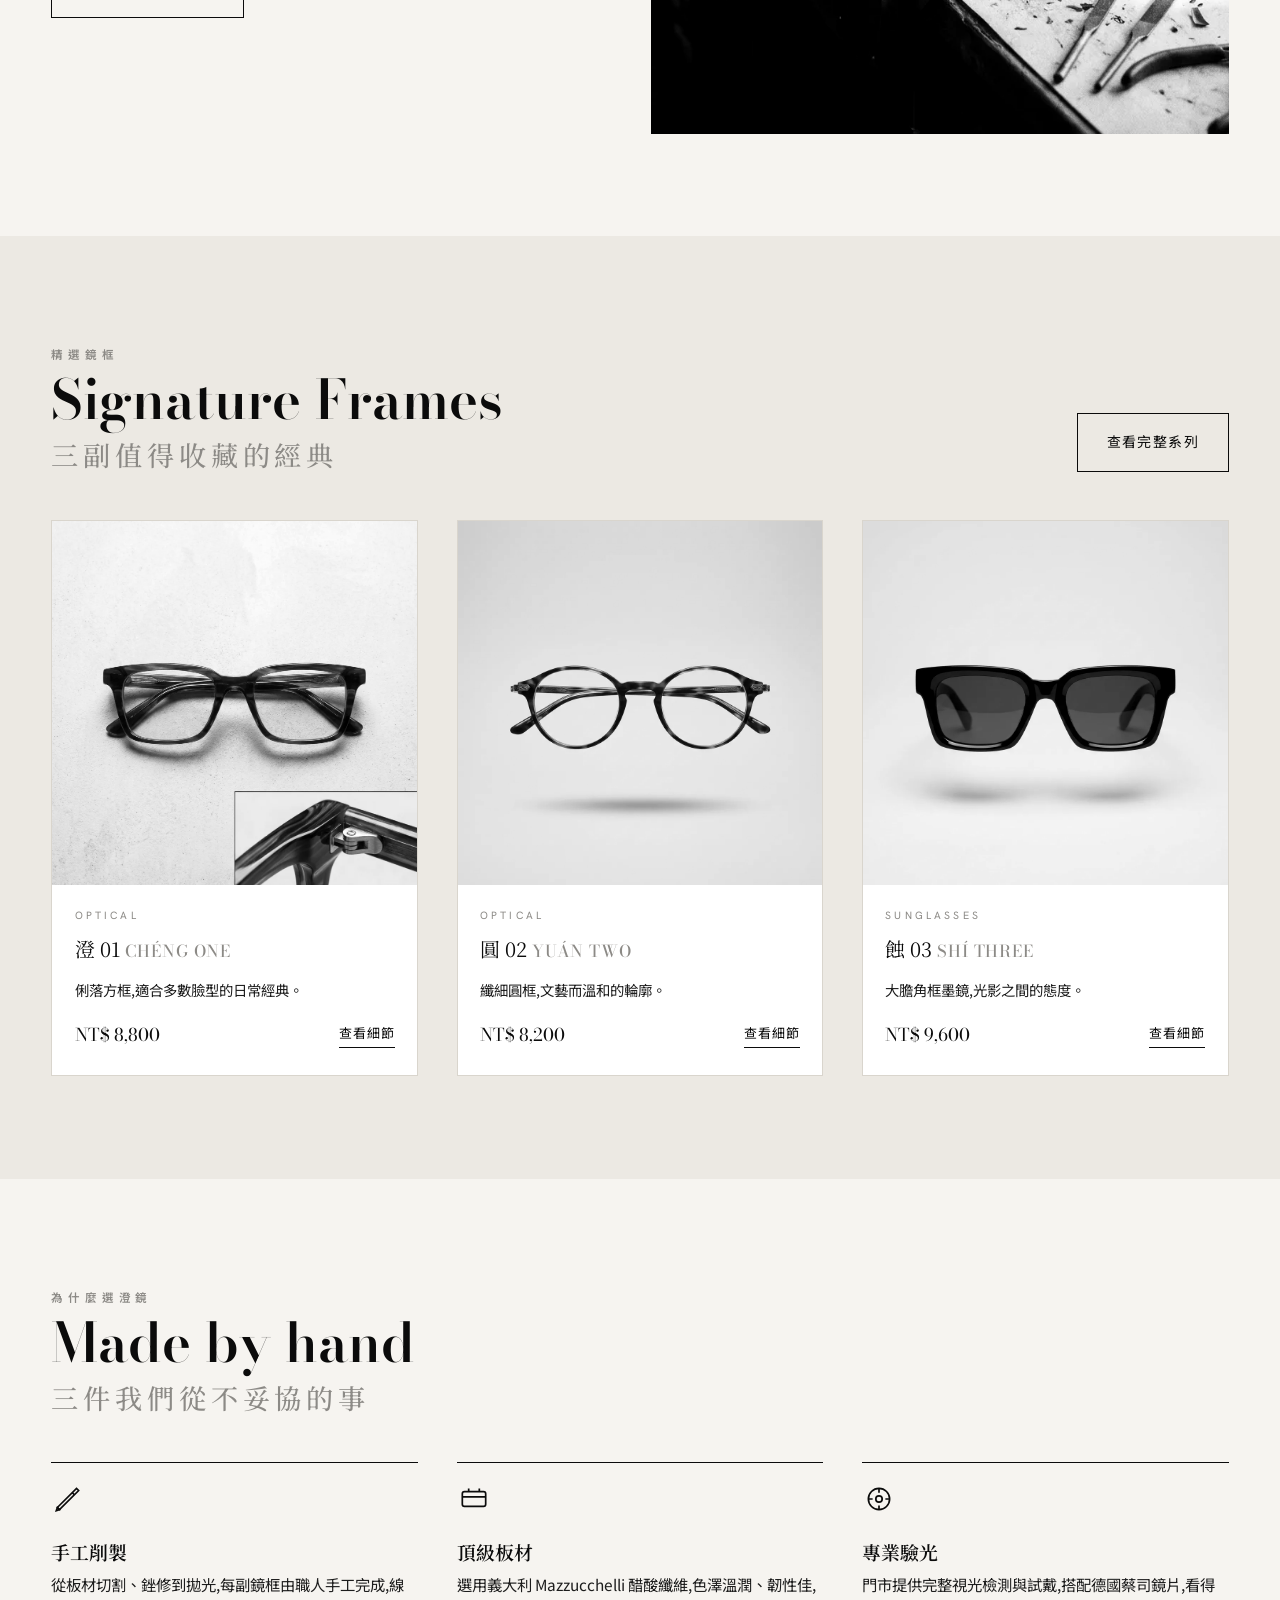
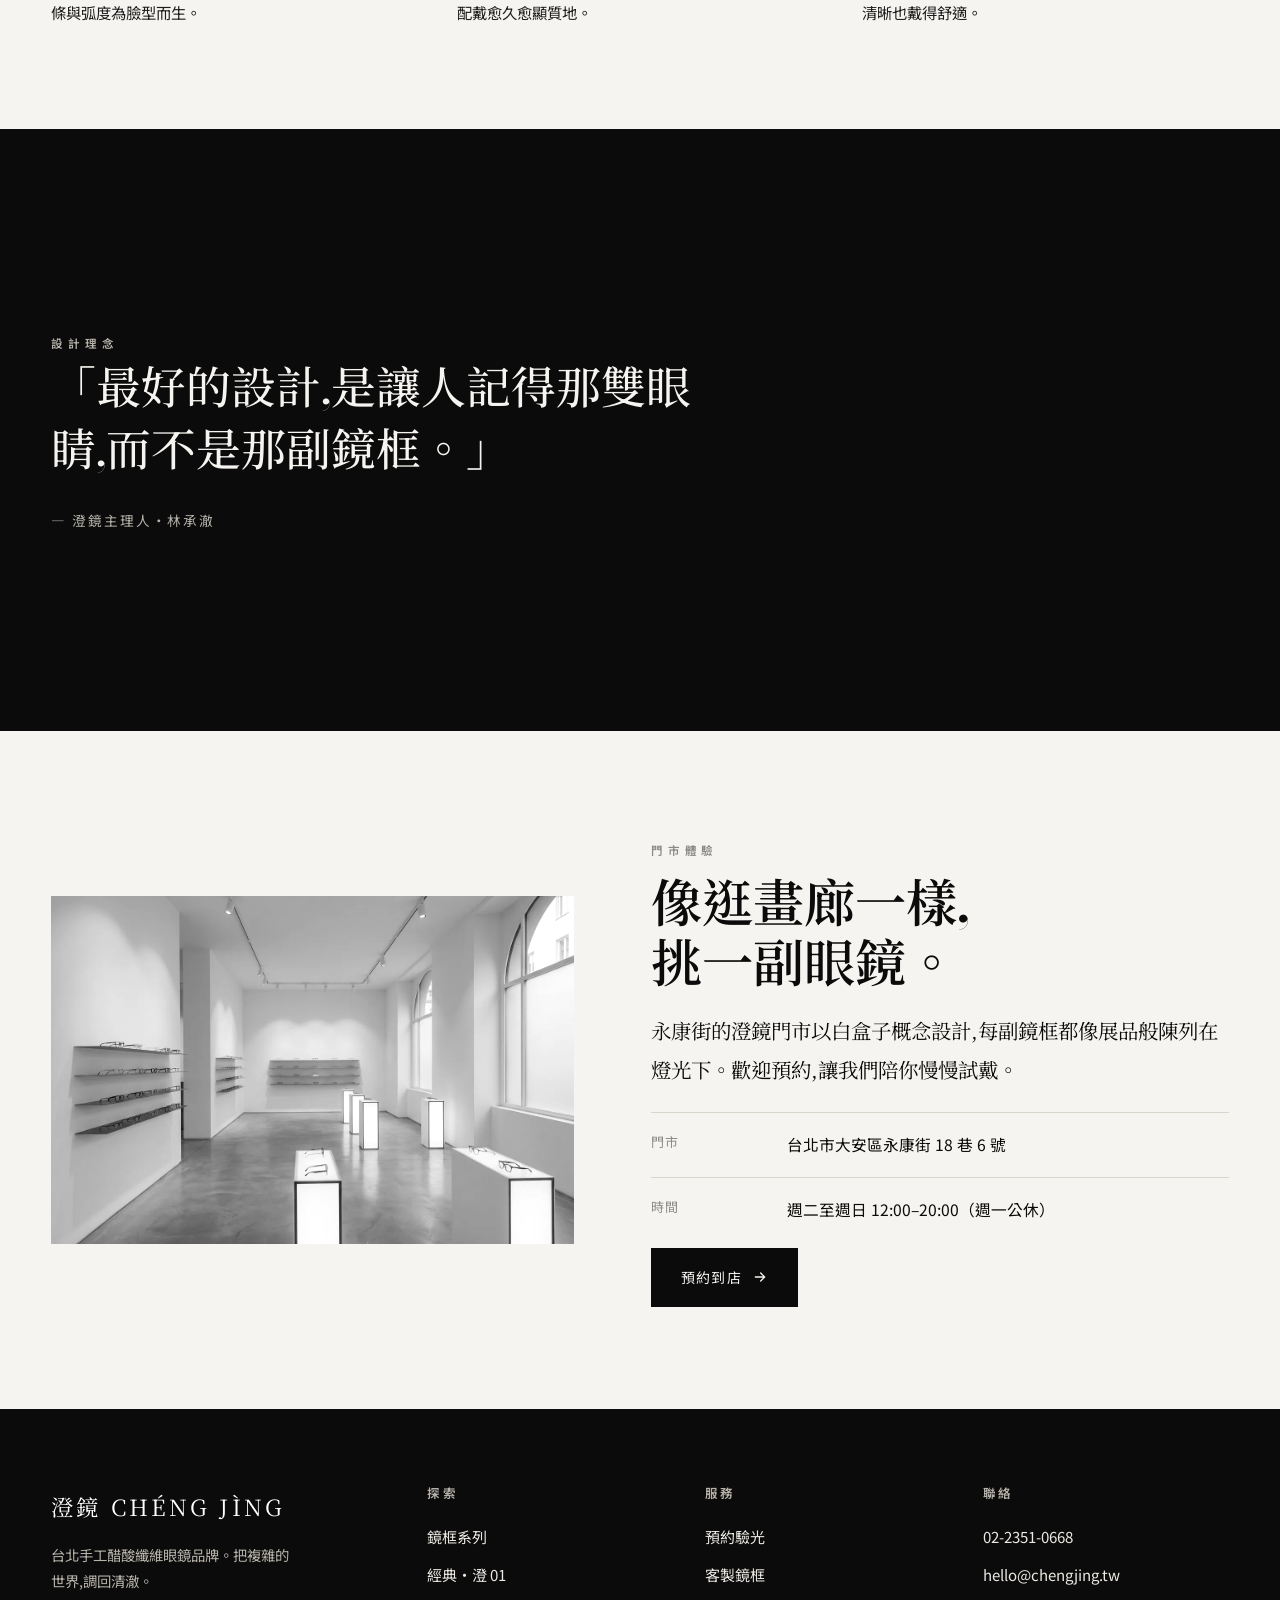
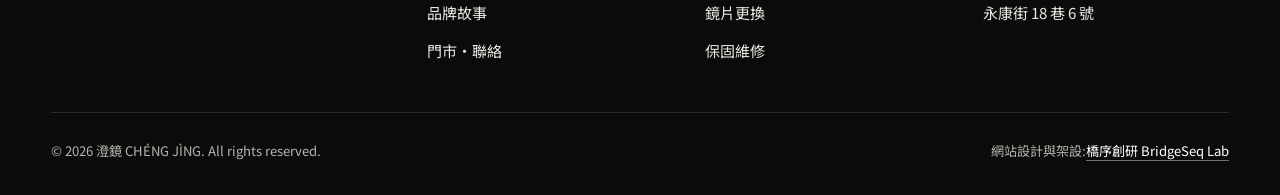
==== commit 8e3ae7c7: "Add member center page + cart drawer; restructure header (logo left, right nav/member/cart)" ====
--- a/index.html
+++ b/index.html
@@ -40,15 +40,20 @@
       </svg>
       <span class="word">澄鏡<small>CHÉNG JÌNG</small></span>
     </a>
-    <nav class="nav" aria-label="主導覽">
+    <div class="head-right">
+      <nav class="nav" aria-label="主導覽">
       <a href="./index.html" aria-current="page">首頁</a>
       <a href="./collection.html">鏡框系列</a>
       <a href="./product.html">經典・澄 01</a>
       <a href="./about.html">品牌故事</a>
       <a href="./contact.html">門市・聯絡</a>
     </nav>
-    <a class="head-cta" href="./contact.html">預約驗光</a>
-    <button class="burger" aria-label="開啟選單" aria-expanded="false" aria-controls="mnav"><span></span></button>
+    <div class="head-tools">
+      <a class="icon-btn member-link" href="./member.html" aria-label="會員中心"><svg viewBox="0 0 24 24" fill="none" aria-hidden="true"><circle cx="12" cy="8" r="4" stroke="currentColor" stroke-width="1.8"/><path d="M4 20c0-4 3.6-6 8-6s8 2 8 6" stroke="currentColor" stroke-width="1.8" stroke-linecap="round"/></svg></a>
+      <button class="icon-btn cart-toggle" type="button" aria-label="購物車" aria-haspopup="dialog"><span class="cart-ic"><svg viewBox="0 0 24 24" fill="none" aria-hidden="true"><path d="M3 4h2.4l1.6 12.4a1.5 1.5 0 0 0 1.5 1.3h8.4a1.5 1.5 0 0 0 1.5-1.2L21 8H6.4" stroke="currentColor" stroke-width="1.8" stroke-linecap="round" stroke-linejoin="round"/><circle cx="9.5" cy="20.5" r="1.3" fill="currentColor"/><circle cx="17.5" cy="20.5" r="1.3" fill="currentColor"/></svg></span><span class="cart-badge" aria-hidden="true">0</span></button>
+      <button class="burger" aria-label="開啟選單" aria-expanded="false" aria-controls="mnav"><span></span></button>
+    </div>
+    </div>
   </div>
 </header>
 <nav class="mnav" id="mnav" aria-label="行動選單">
@@ -57,7 +62,7 @@
   <a href="./product.html">經典・澄 01</a>
   <a href="./about.html">品牌故事</a>
   <a href="./contact.html">門市・聯絡</a>
-</nav>
+<a href="./member.html">會員中心</a></nav>
 
 <main>
   <!-- hero: full-bleed image with overlaid text -->
@@ -226,6 +231,12 @@
 </footer>
 
 <button id="toTop" aria-label="回到頂端"><svg viewBox="0 0 24 24" fill="none" aria-hidden="true"><path d="M12 19V5M5 12l7-7 7 7" stroke="currentColor" stroke-width="2" stroke-linecap="round" stroke-linejoin="round"/></svg></button>
+<div class="cart-overlay" id="cartOverlay"></div>
+<aside class="cart-drawer" id="cartDrawer" role="dialog" aria-modal="true" aria-label="購物車" aria-hidden="true">
+  <div class="cd-head"><h2>購物車</h2><button class="cd-close" id="cartClose" aria-label="關閉購物車"><svg viewBox="0 0 24 24" fill="none" aria-hidden="true"><path d="M6 6l12 12M18 6L6 18" stroke="currentColor" stroke-width="2" stroke-linecap="round"/></svg></button></div>
+  <div class="cd-body"><p class="cd-empty">您的購物車目前是空的。<br>歡迎先瀏覽鏡框系列。</p></div>
+  <div class="cd-foot"><div class="cd-total">小計<span>NT$ 0</span></div><a class="btn" href="./collection.html">前往選購</a></div>
+</aside>
 <script src="./assets/main.js"></script>
 </body>
 </html>
--- a/assets/style.css
+++ b/assets/style.css
@@ -49,6 +49,25 @@
 .nav a[aria-current="page"]{color:var(--ink)}
 .head-cta{font-family:var(--sans-tc);font-size:13px;letter-spacing:.1em;border:1px solid var(--ink);padding:.55rem 1.1rem;transition:.3s var(--ease)}
 .head-cta:hover{background:var(--ink);color:var(--paper)}
+.head-right{display:flex;align-items:center;gap:1.8rem}
+.head-tools{display:flex;align-items:center;gap:.5rem}
+.icon-btn{display:inline-flex;align-items:center;justify-content:center;background:none;border:0;cursor:pointer;color:var(--ink);padding:.4rem;position:relative;transition:opacity .25s var(--ease);text-decoration:none}
+.icon-btn:hover{opacity:.55}
+.icon-btn svg{width:22px;height:22px}
+.cart-badge{position:absolute;top:-1px;right:-3px;min-width:16px;height:16px;padding:0 4px;background:var(--ink);color:var(--paper);border-radius:9px;font-size:10px;line-height:16px;text-align:center;font-family:var(--sans);font-weight:600}
+.cart-overlay{position:fixed;inset:0;background:rgba(0,0,0,.45);opacity:0;visibility:hidden;transition:.35s var(--ease);z-index:80}
+.cart-overlay.show{opacity:1;visibility:visible}
+.cart-drawer{position:fixed;top:0;right:0;height:100%;width:min(400px,90vw);background:var(--paper);border-left:1px solid var(--line);transform:translateX(100%);transition:transform .4s var(--ease);z-index:85;display:flex;flex-direction:column}
+.cart-drawer.open{transform:translateX(0)}
+.cd-head{display:flex;align-items:center;justify-content:space-between;padding:1.4rem 1.6rem;border-bottom:1px solid var(--line)}
+.cd-head h2{font-family:var(--serif-tc);font-size:1.25rem}
+.cd-close{background:none;border:0;cursor:pointer;color:var(--ink);padding:.3rem;display:inline-flex}
+.cd-close svg{width:22px;height:22px}
+.cd-body{flex:1;overflow:auto;padding:1.6rem}
+.cd-empty{color:var(--grey);text-align:center;margin-top:2.4rem;line-height:2;font-family:var(--serif-tc)}
+.cd-foot{border-top:1px solid var(--line);padding:1.4rem 1.6rem}
+.cd-total{display:flex;justify-content:space-between;font-family:var(--serif);font-size:1.15rem;margin-bottom:1rem}
+.cd-foot .btn{width:100%;justify-content:center}
 .burger{display:none;background:none;border:0;width:42px;height:42px;cursor:pointer;align-items:center;justify-content:center}
 .burger span{display:block;width:23px;height:1.6px;background:var(--ink);position:relative;transition:.3s var(--ease)}
 .burger span::before,.burger span::after{content:"";position:absolute;left:0;width:23px;height:1.6px;background:var(--ink);transition:.3s var(--ease)}
@@ -199,8 +218,8 @@
 form input,form select,form textarea{width:100%;background:var(--white);border:1px solid var(--line);padding:.85rem .95rem;font-family:var(--sans-tc);font-size:15px;color:var(--ink);transition:.25s var(--ease)}
 form input:focus,form select:focus,form textarea:focus{outline:none;border-color:var(--ink)}
 .map{border:1px solid var(--line);background:var(--white);aspect-ratio:4/3;width:100%}
-.toast{position:fixed;left:50%;bottom:32px;transform:translate(-50%,140%);background:var(--ink);color:var(--paper);padding:.95rem 1.6rem;font-family:var(--sans-tc);font-size:14px;letter-spacing:.05em;z-index:90;transition:transform .45s var(--ease);box-shadow:0 16px 40px -18px rgba(0,0,0,.6)}
-.toast.show{transform:translate(-50%,0)}
+.toast{position:fixed;left:50%;bottom:32px;transform:translate(-50%,140%);background:var(--ink);color:var(--paper);padding:.95rem 1.6rem;font-family:var(--sans-tc);font-size:14px;letter-spacing:.05em;z-index:90;transition:transform .45s var(--ease);box-shadow:0 16px 40px -18px rgba(0,0,0,.6);visibility:hidden;opacity:0}
+.toast.show{transform:translate(-50%,0);visibility:visible;opacity:1}
 
 /* ---------- footer ---------- */
 .site-foot{background:var(--ink);color:var(--paper-2);padding:clamp(3rem,6vw,5rem) 0 2rem}
@@ -235,6 +254,8 @@
 }
 @media(max-width:760px){
   .nav,.head-cta{display:none}
+  .head-right{gap:.3rem}
+  .icon-btn.member-link{display:none}
   .burger{display:flex}
   .hero{min-height:78vh}
   .feat,.pgrid,.statbar{grid-template-columns:1fr}
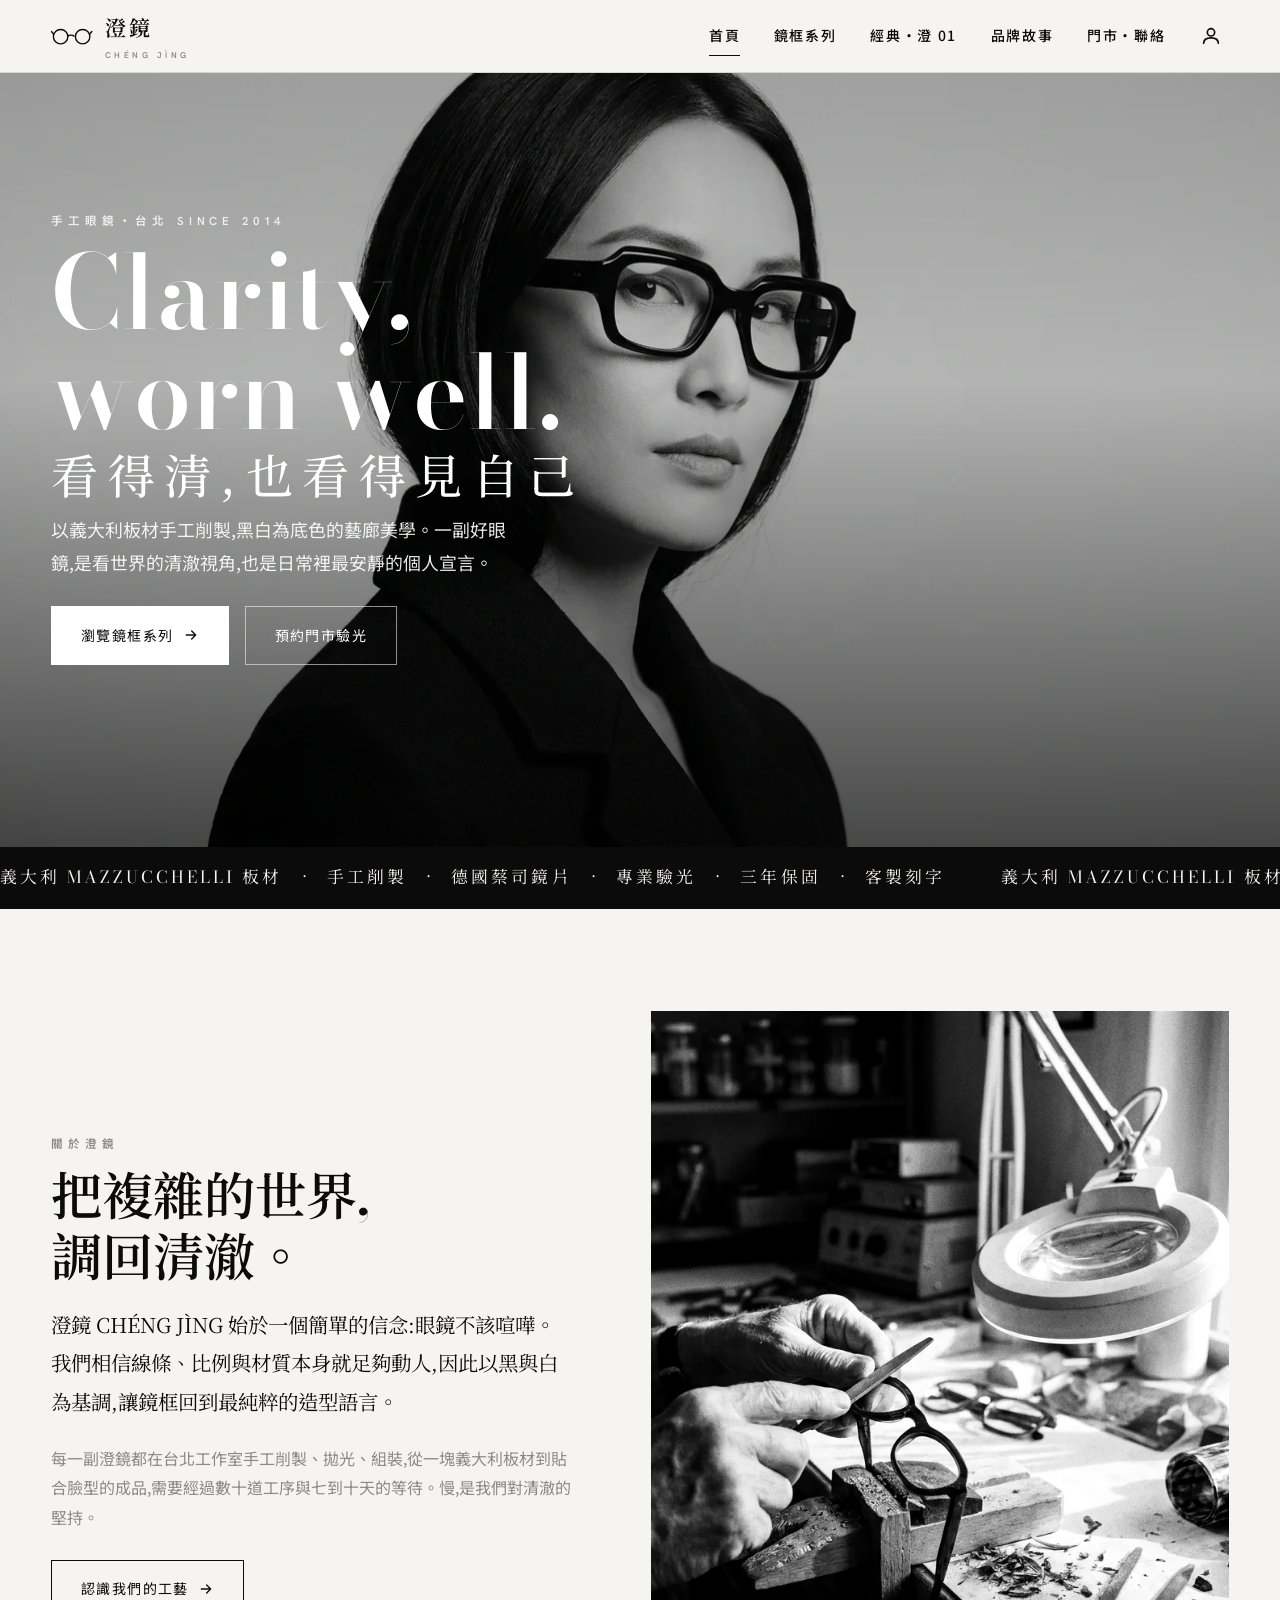
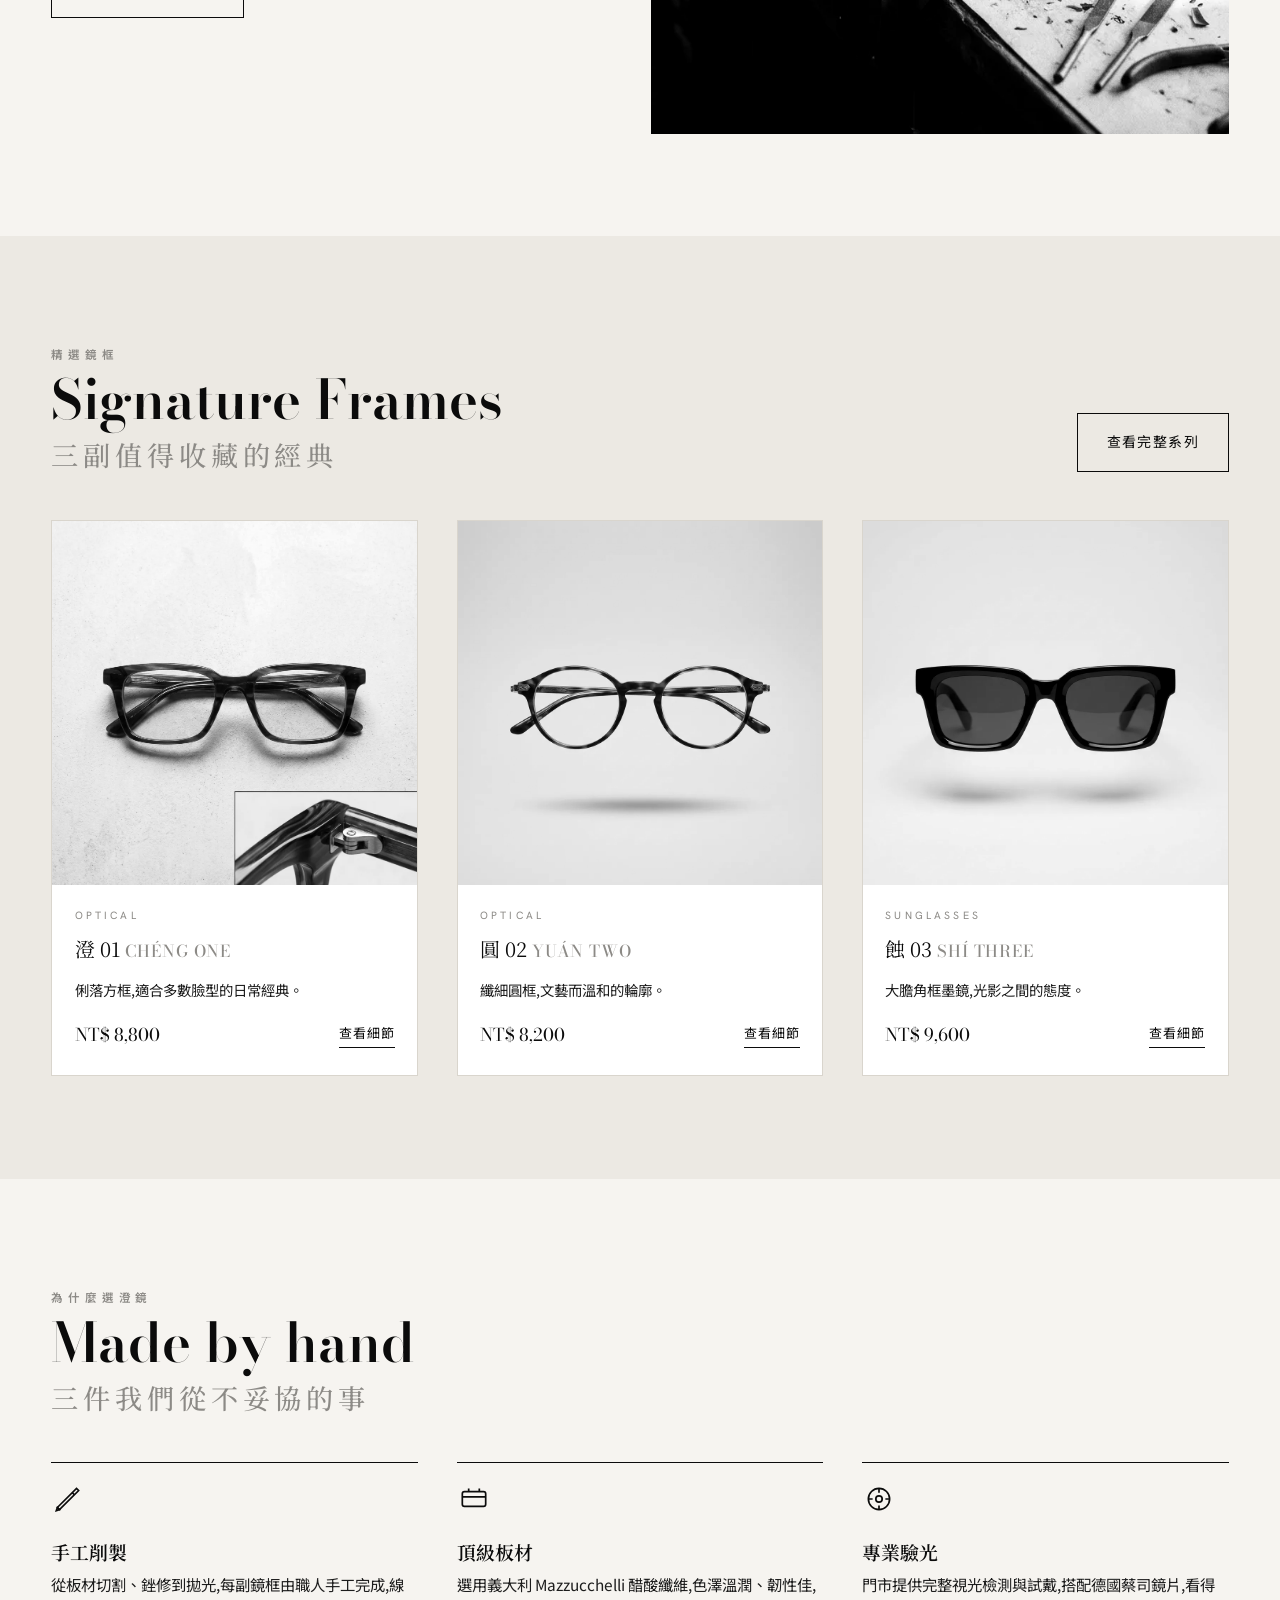
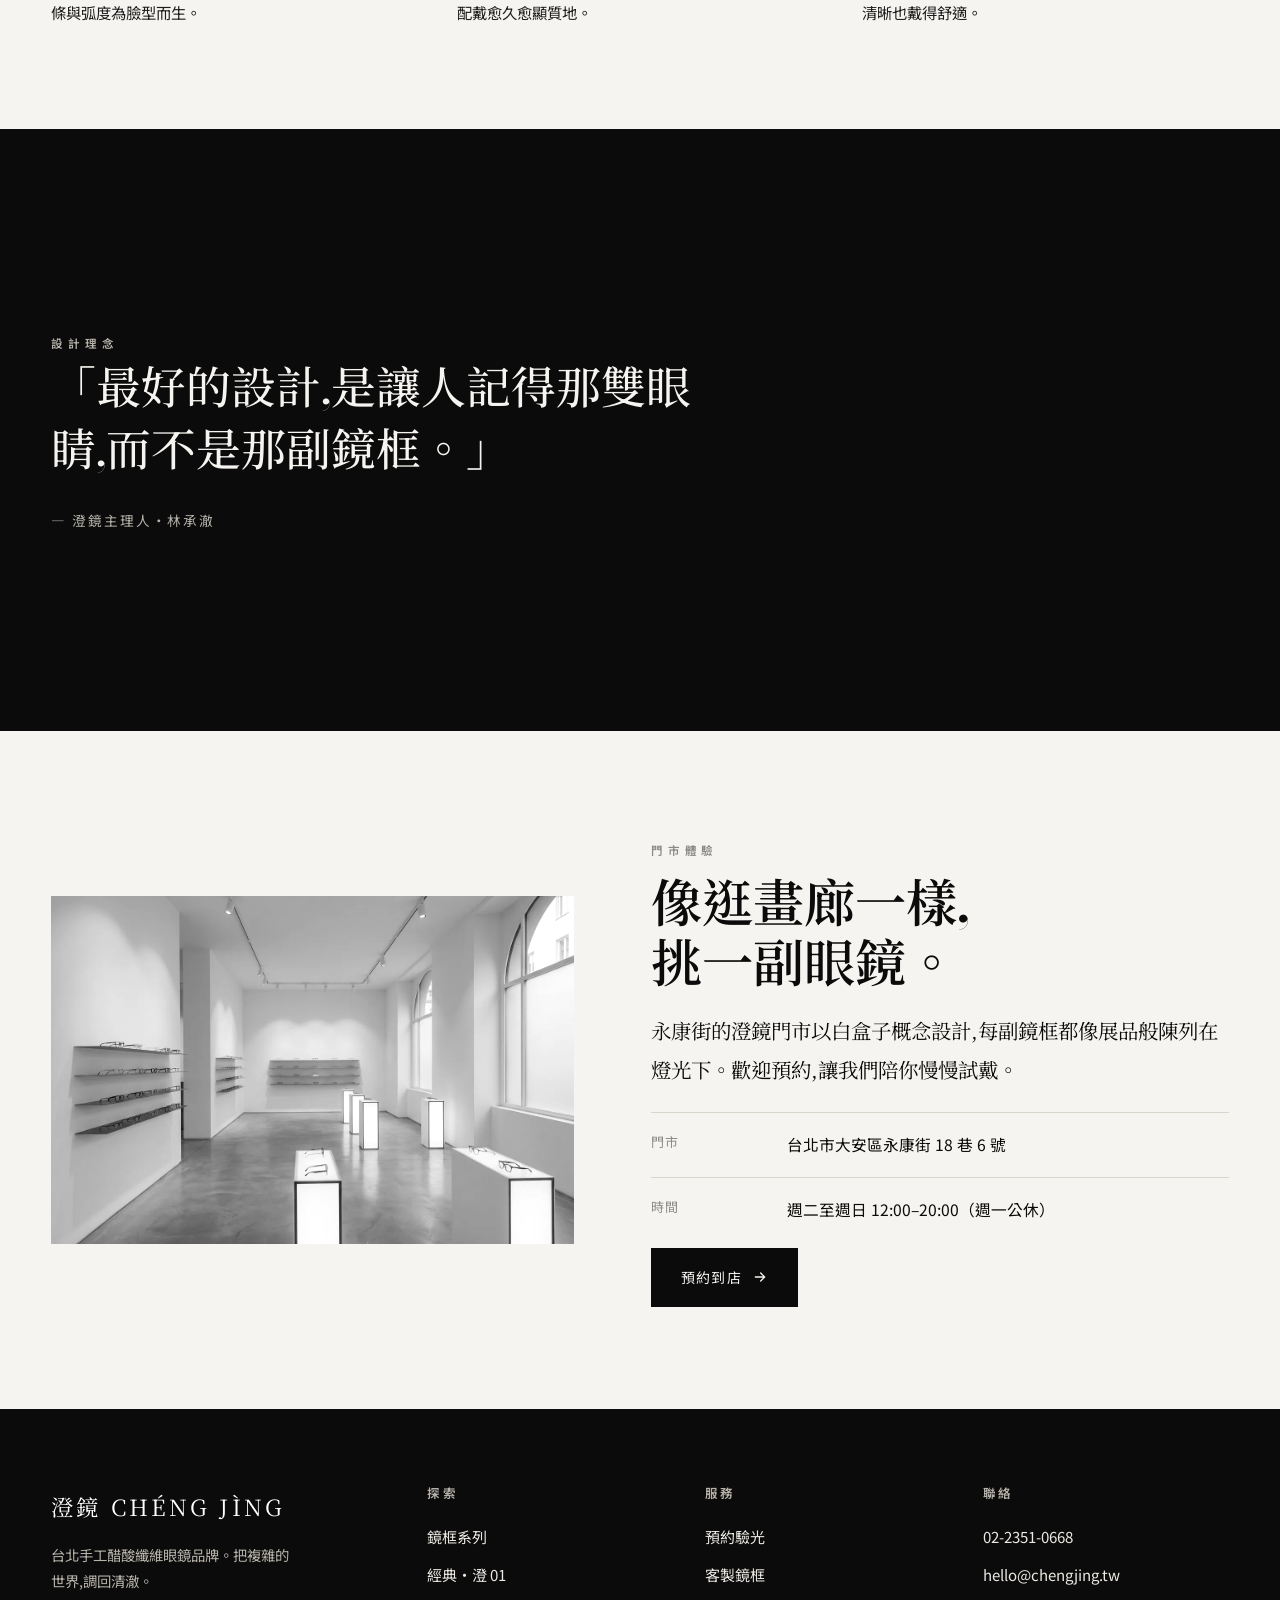
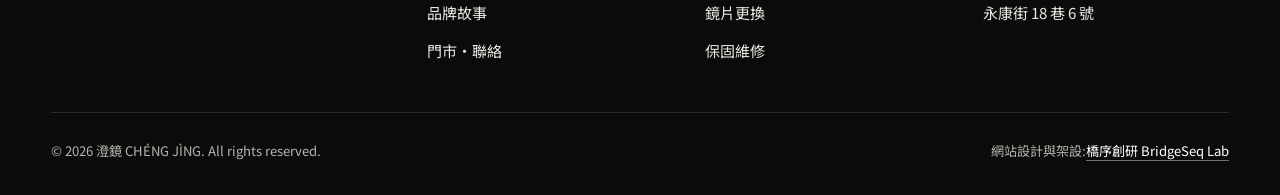
==== commit e86fda06: "refactor: 移除購物車（澄鏡為預約制眼鏡店，非電商） 7 頁移除 header 購物車鈕 + cart-drawer/overlay 抽屜 + main.js cart JS。 商品頁 CTA" ====
--- a/index.html
+++ b/index.html
@@ -50,7 +50,6 @@
     </nav>
     <div class="head-tools">
       <a class="icon-btn member-link" href="./member.html" aria-label="會員中心"><svg viewBox="0 0 24 24" fill="none" aria-hidden="true"><circle cx="12" cy="8" r="4" stroke="currentColor" stroke-width="1.8"/><path d="M4 20c0-4 3.6-6 8-6s8 2 8 6" stroke="currentColor" stroke-width="1.8" stroke-linecap="round"/></svg></a>
-      <button class="icon-btn cart-toggle" type="button" aria-label="購物車" aria-haspopup="dialog"><span class="cart-ic"><svg viewBox="0 0 24 24" fill="none" aria-hidden="true"><path d="M3 4h2.4l1.6 12.4a1.5 1.5 0 0 0 1.5 1.3h8.4a1.5 1.5 0 0 0 1.5-1.2L21 8H6.4" stroke="currentColor" stroke-width="1.8" stroke-linecap="round" stroke-linejoin="round"/><circle cx="9.5" cy="20.5" r="1.3" fill="currentColor"/><circle cx="17.5" cy="20.5" r="1.3" fill="currentColor"/></svg></span><span class="cart-badge" aria-hidden="true">0</span></button>
       <button class="burger" aria-label="開啟選單" aria-expanded="false" aria-controls="mnav"><span></span></button>
     </div>
     </div>
@@ -231,12 +230,6 @@
 </footer>
 
 <button id="toTop" aria-label="回到頂端"><svg viewBox="0 0 24 24" fill="none" aria-hidden="true"><path d="M12 19V5M5 12l7-7 7 7" stroke="currentColor" stroke-width="2" stroke-linecap="round" stroke-linejoin="round"/></svg></button>
-<div class="cart-overlay" id="cartOverlay"></div>
-<aside class="cart-drawer" id="cartDrawer" role="dialog" aria-modal="true" aria-label="購物車" aria-hidden="true">
-  <div class="cd-head"><h2>購物車</h2><button class="cd-close" id="cartClose" aria-label="關閉購物車"><svg viewBox="0 0 24 24" fill="none" aria-hidden="true"><path d="M6 6l12 12M18 6L6 18" stroke="currentColor" stroke-width="2" stroke-linecap="round"/></svg></button></div>
-  <div class="cd-body"><p class="cd-empty">您的購物車目前是空的。<br>歡迎先瀏覽鏡框系列。</p></div>
-  <div class="cd-foot"><div class="cd-total">小計<span>NT$ 0</span></div><a class="btn" href="./collection.html">前往選購</a></div>
-</aside>
 <script src="./assets/main.js"></script>
 </body>
 </html>
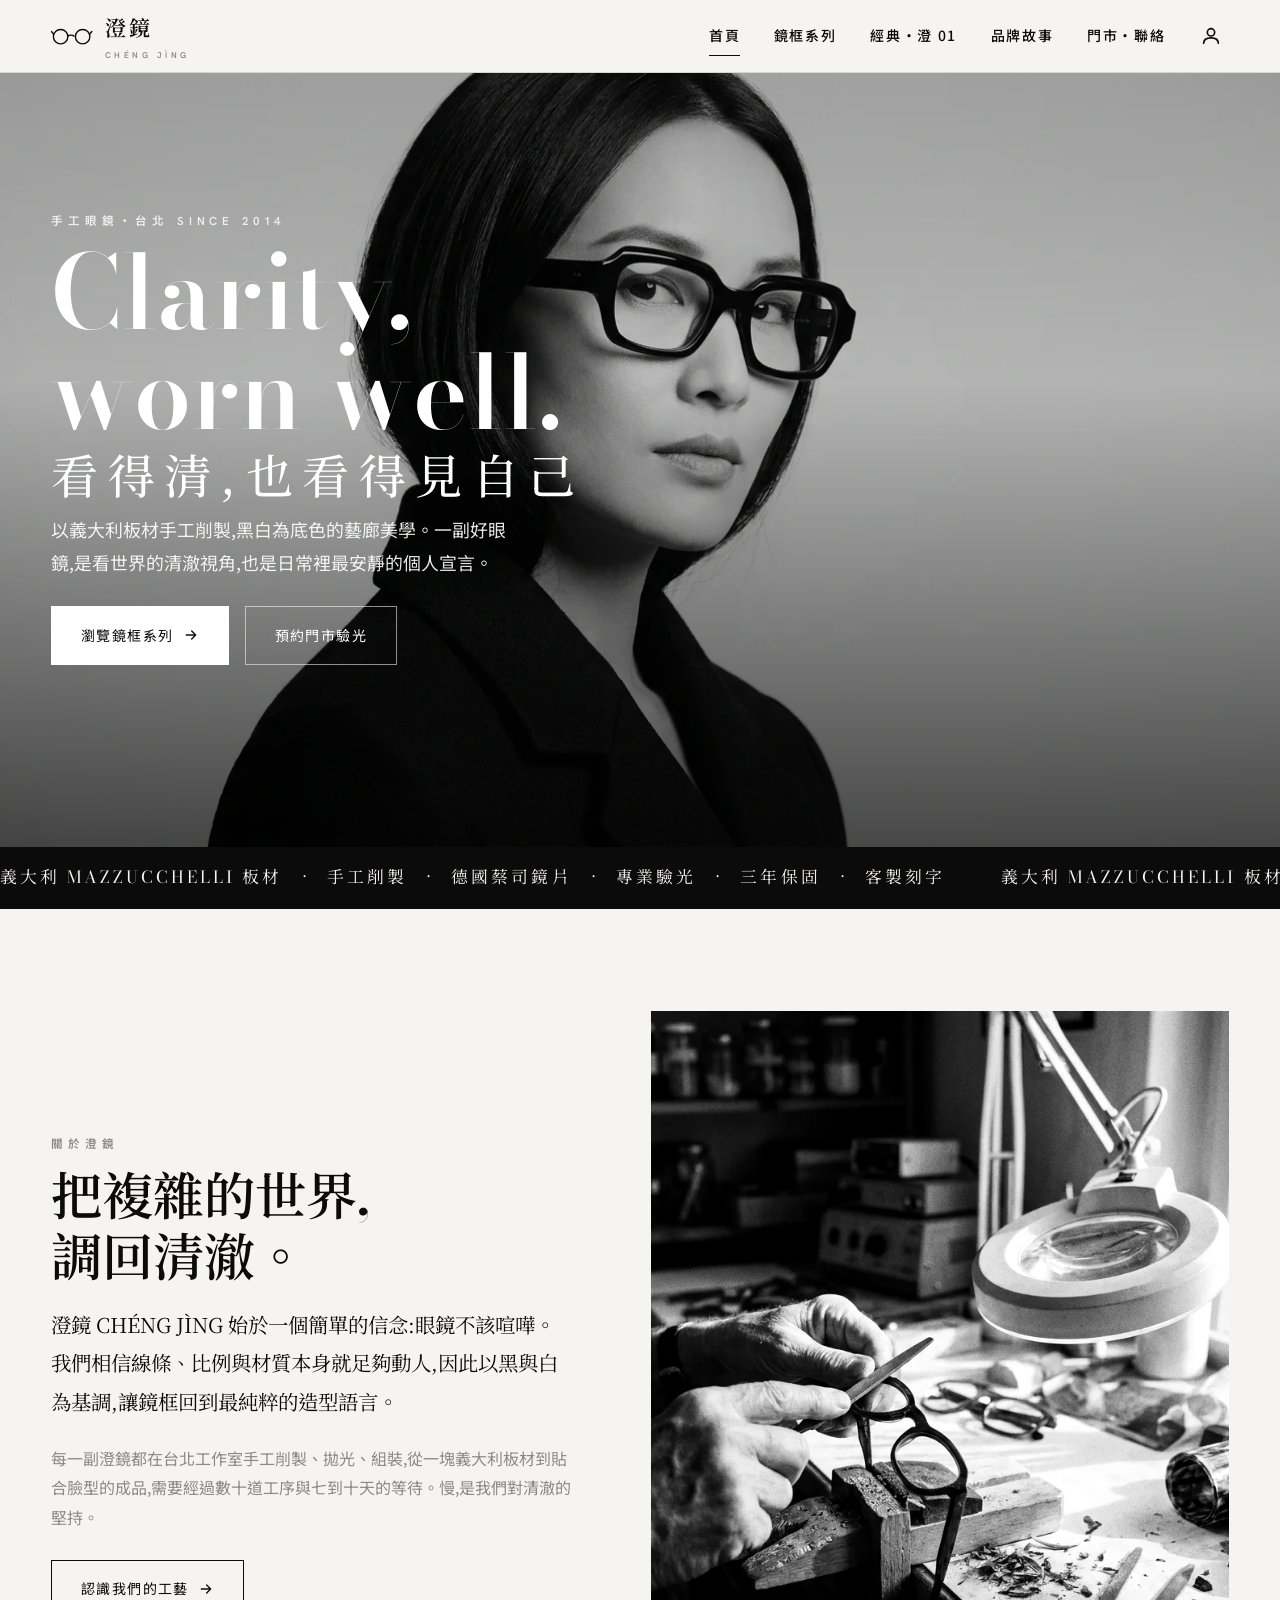
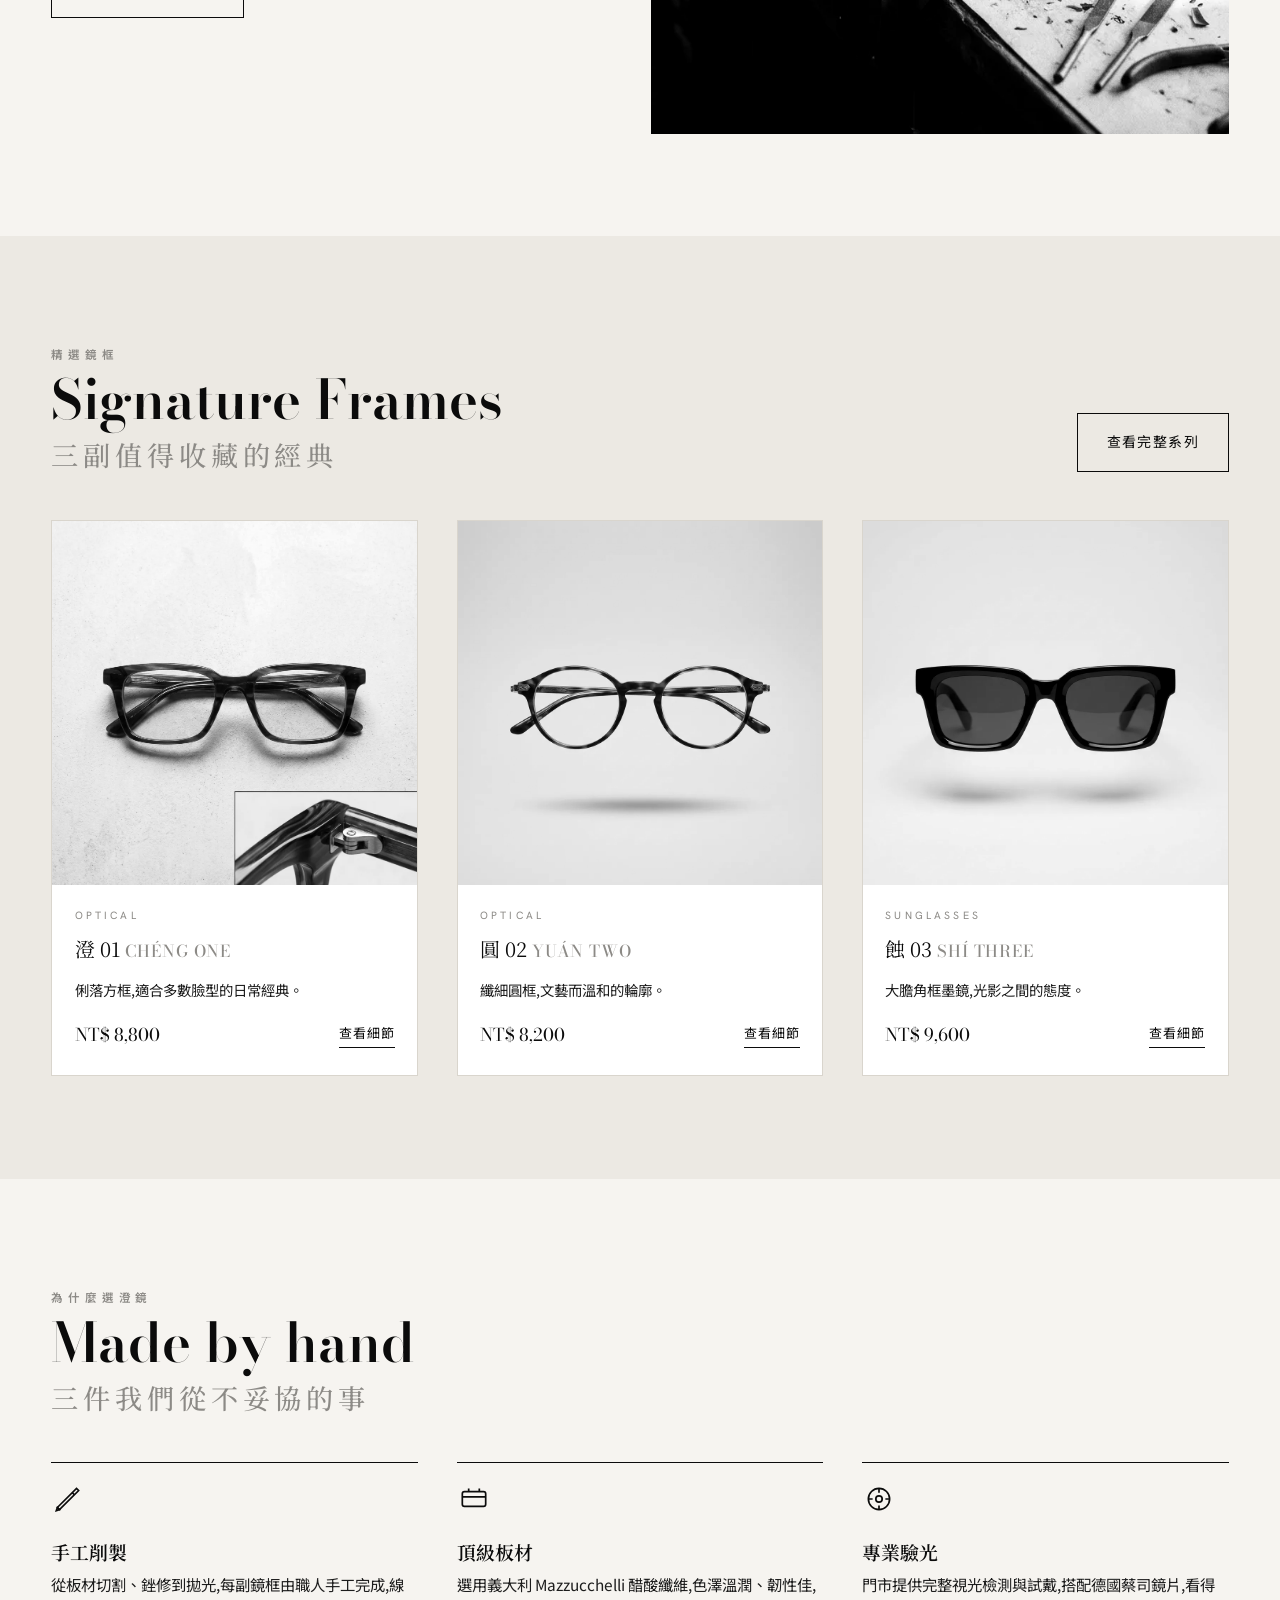
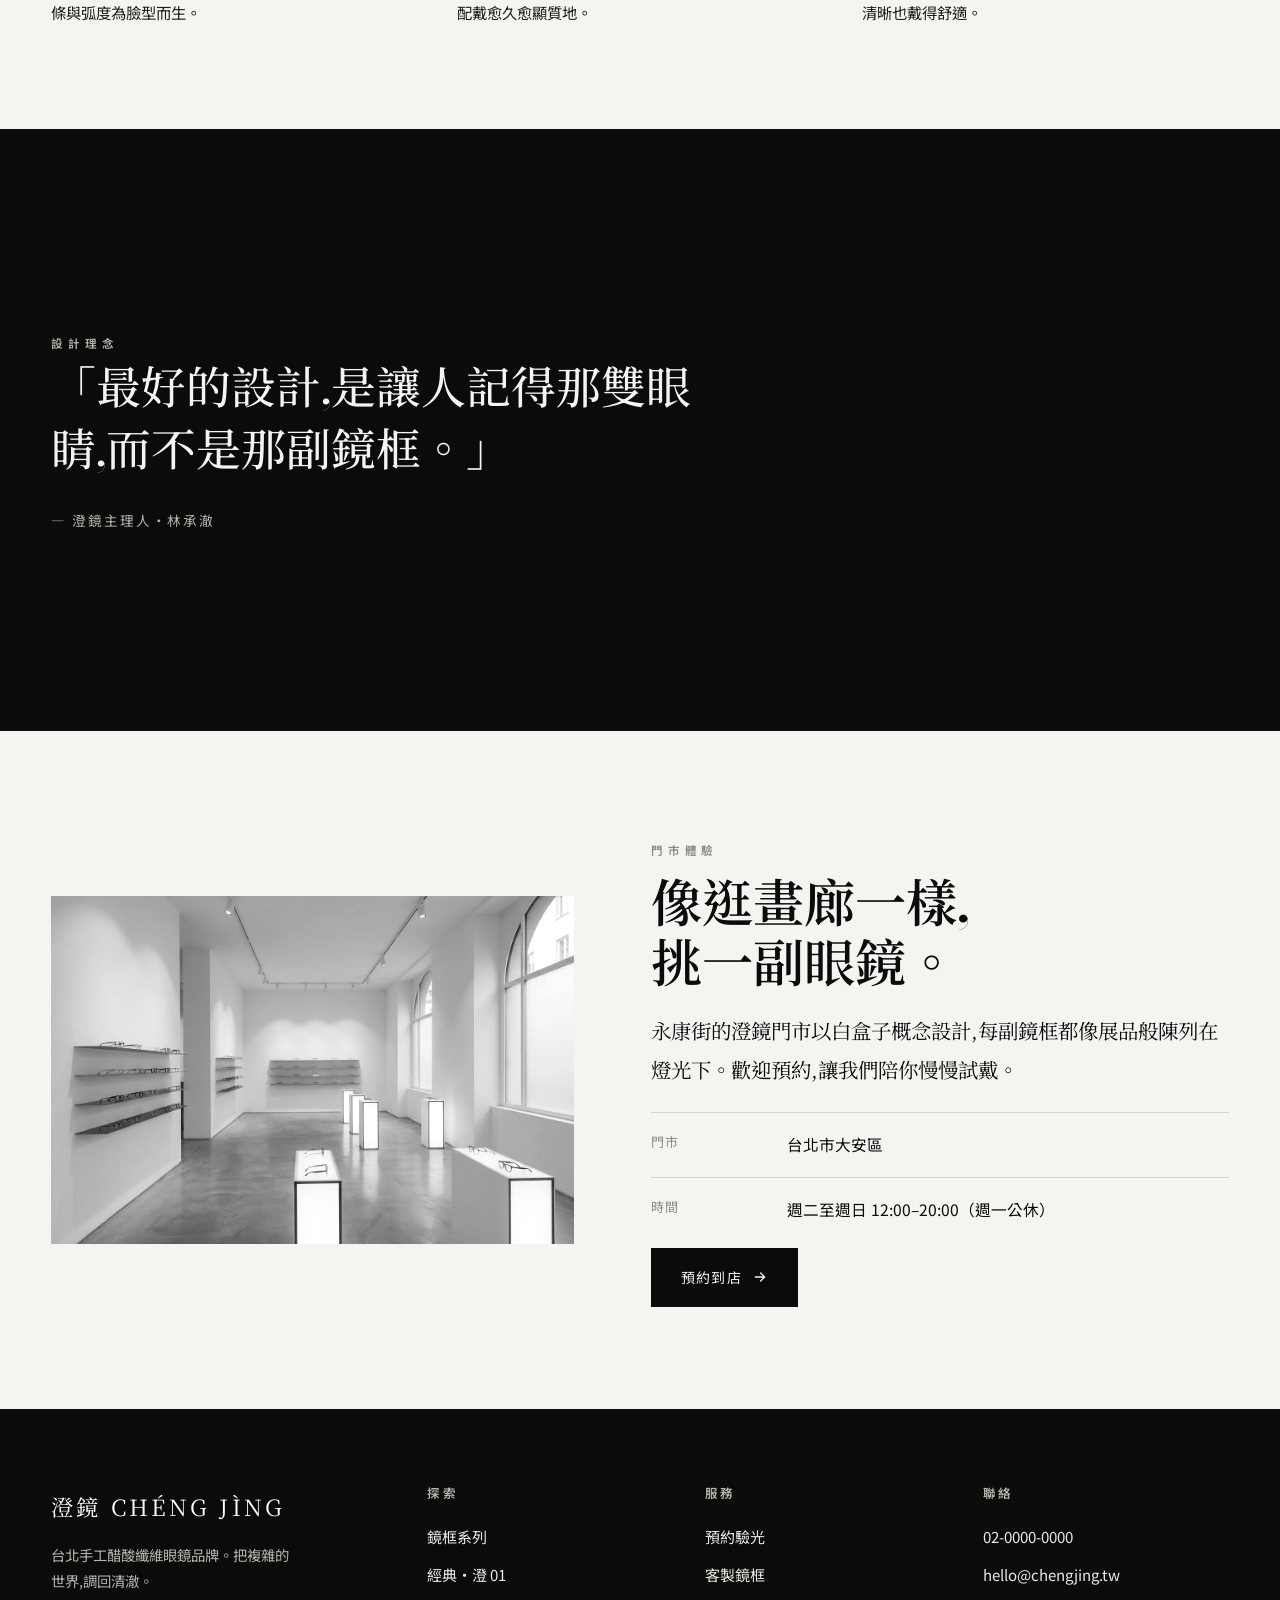
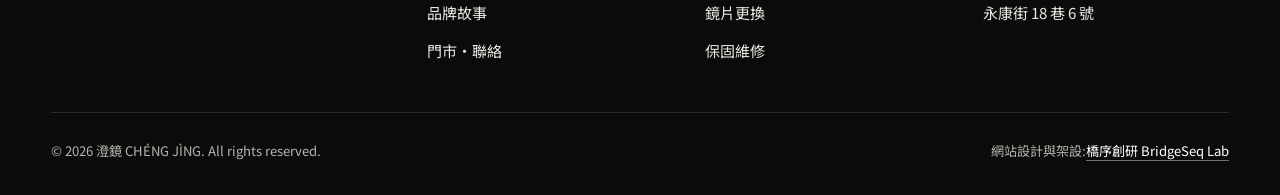
==== commit 1a978f41: "fix: 移除示範站的真實地址與電話號碼 Co-Authored-By: Claude Opus 5 <noreply@anthropic.com>" ====
--- a/index.html
+++ b/index.html
@@ -188,7 +188,7 @@
         <h2 class="serif" style="font-size:clamp(2rem,5vw,3.2rem);margin:.6rem 0 1.1rem">像逛畫廊一樣,<br>挑一副眼鏡。</h2>
         <p class="lead">永康街的澄鏡門市以白盒子概念設計,每副鏡框都像展品般陳列在燈光下。歡迎預約,讓我們陪你慢慢試戴。</p>
         <ul class="info-list" style="margin-top:1rem">
-          <li><span class="k">門市</span><span class="v">台北市大安區永康街 18 巷 6 號</span></li>
+          <li><span class="k">門市</span><span class="v">台北市大安區</span></li>
           <li><span class="k">時間</span><span class="v">週二至週日 12:00–20:00（週一公休）</span></li>
         </ul>
         <a class="btn" href="./contact.html" style="margin-top:.4rem">預約到店<svg class="ar" viewBox="0 0 24 24" fill="none" aria-hidden="true"><path d="M5 12h14M13 6l6 6-6 6" stroke="currentColor" stroke-width="2" stroke-linecap="round" stroke-linejoin="round"/></svg></a>
@@ -217,7 +217,7 @@
         <a href="./contact.html">保固維修</a>
       </div>
       <div><h4>聯絡</h4>
-        <a href="tel:+886223510668">02-2351-0668</a>
+        <a href="tel:+886200000000">02-0000-0000</a>
         <a href="mailto:hello@chengjing.tw">hello@chengjing.tw</a>
         <a href="./contact.html">永康街 18 巷 6 號</a>
       </div>
